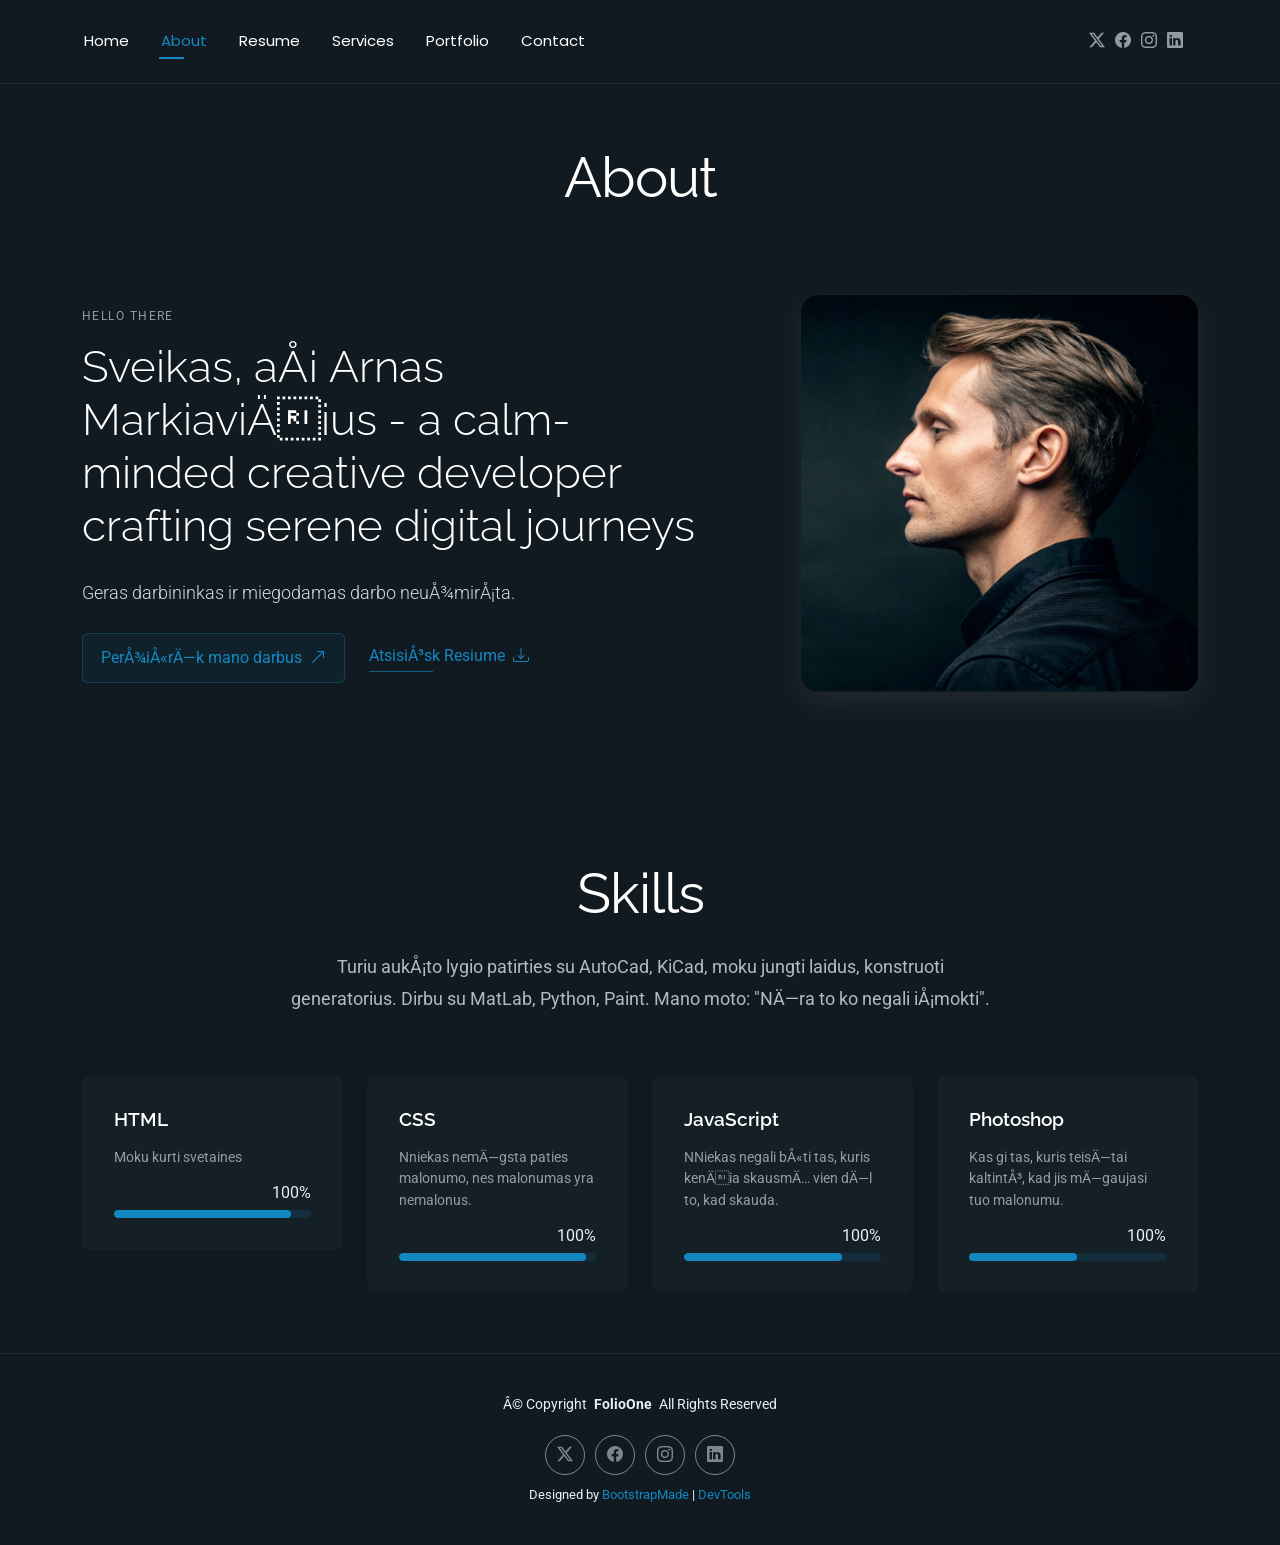
==== about.html @ cd30fd51 "Add files via upload" ====
<!DOCTYPE html>
<html lang="lt">

<head>
  <meta charset="utc+3">
  <meta content="width=device-width, initial-scale=1.0" name="viewport">
  <title>About - FolioOne Bootstrap Template</title>
  <meta name="description" content="">
  <meta name="keywords" content="">

  <!-- Favicons -->
  <link href="assets/img/favicon.png" rel="icon">
  <link href="assets/img/apple-touch-icon.png" rel="apple-touch-icon">

  <!-- Fonts -->
  <link href="https://fonts.googleapis.com" rel="preconnect">
  <link href="https://fonts.gstatic.com" rel="preconnect" crossorigin>
  <link href="https://fonts.googleapis.com/css2?family=Roboto:ital,wght@0,100;0,300;0,400;0,500;0,700;0,900;1,100;1,300;1,400;1,500;1,700;1,900&family=Poppins:ital,wght@0,100;0,200;0,300;0,400;0,500;0,600;0,700;0,800;0,900;1,100;1,200;1,300;1,400;1,500;1,600;1,700;1,800;1,900&family=Raleway:ital,wght@0,100;0,200;0,300;0,400;0,500;0,600;0,700;0,800;0,900;1,100;1,200;1,300;1,400;1,500;1,600;1,700;1,800;1,900&display=swap" rel="stylesheet">

  <!-- Vendor CSS Files -->
  <link href="assets/vendor/bootstrap/css/bootstrap.min.css" rel="stylesheet">
  <link href="assets/vendor/bootstrap-icons/bootstrap-icons.css" rel="stylesheet">
  <link href="assets/vendor/aos/aos.css" rel="stylesheet">
  <link href="assets/vendor/swiper/swiper-bundle.min.css" rel="stylesheet">
  <link href="assets/vendor/glightbox/css/glightbox.min.css" rel="stylesheet">

  <!-- Main CSS File -->
  <link href="assets/css/main.css" rel="stylesheet">

  <!-- =======================================================
  * Template Name: FolioOne
  * Template URL: https://bootstrapmade.com/folioone-bootstrap-portfolio-website-template/
  * Updated: Aug 23 2025 with Bootstrap v5.3.7
  * Author: BootstrapMade.com
  * License: https://bootstrapmade.com/license/
  ======================================================== -->
</head>

<body class="about-page">

  <header id="header" class="header d-flex align-items-center light-background sticky-top">
    <div class="container position-relative d-flex align-items-center justify-content-between">

      <!-- <a href="index.html" class="logo d-flex align-items-center me-auto me-xl-0">
      <img src="assets/img/logo.webp" alt="">
      <h1 class="sitename">FolioOne</h1> 
    </a> -->

      <nav id="navmenu" class="navmenu">
        <ul>
          <li><a href="index.html">Home</a></li>
          <li><a href="about.html" class="active">About</a></li>
          <li><a href="resume.html">Resume</a></li>
          <li><a href="services.html">Services</a></li>
          <li><a href="portfolio.html">Portfolio</a></li>
          <li><a href="contact.html">Contact</a></li>
        </ul>
        <i class="mobile-nav-toggle d-xl-none bi bi-list"></i>
      </nav>

      <div class="header-social-links">
        <a href="#" class="twitter"><i class="bi bi-twitter-x"></i></a>
        <a href="#" class="facebook"><i class="bi bi-facebook"></i></a>
        <a href="#" class="instagram"><i class="bi bi-instagram"></i></a>
        <a href="#" class="linkedin"><i class="bi bi-linkedin"></i></a>
      </div>

    </div>
  </header>

  <main class="main">

    <!-- About Section -->
    <section id="about" class="about section">

      <!-- Section Title -->
      <div class="container section-title" data-aos="fade-up">
        <h2>About</h2>
      </div><!-- End Section Title -->

      <div class="container" data-aos="fade-up" data-aos-delay="100">

        <!-- Intro + Photo -->
        <div class="row align-items-center justify-content-between gy-5 mb-5">
          <div class="col-lg-7" data-aos="fade-right" data-aos-delay="150">
            <div class="intro-content">
              <span class="eyebrow">Hello there</span>
              <h2 class="headline">Sveikas, aš Arnas Markiavičius - a calm-minded creative developer crafting serene digital journeys</h2>
              <p class="lead">
                Geras darbininkas ir miegodamas darbo neužmiršta.
              </p>
              <p>
                
              </p>

              <div class="cta-group">
                <a href="#portfolio" class="btn-ghost">
                  Peržiūrėk mano darbus <i class="bi bi-arrow-up-right"></i>
                </a>
                <a href="#" class="link-underline">
                  Atsisiųsk Resiume <i class="bi bi-download"></i>
                </a>
              </div>
            </div>
          </div>

          <div class="col-lg-5" data-aos="zoom-in" data-aos-delay="250">
            <figure class="profile-figure text-center text-lg-end">
              <img src="assets/img/profile/profile-square-11.webp" alt="Portrait of Alex" class="img-fluid profile-photo">
            </figure>
          </div>
        </div>
        <!-- End Intro + Photo -->
      </div>
    </section><!-- /About Section -->

    <!-- Skills Section -->
    <section id="skills" class="skills section">

      <!-- Section Title -->
      <div class="container section-title" data-aos="fade-up">
        <h2>Skills</h2>
        <p>Turiu aukšto lygio patirties su AutoCad, KiCad, moku jungti laidus, konstruoti generatorius. Dirbu su MatLab, Python, Paint. Mano moto: "Nėra to ko negali išmokti".</p>
      </div><!-- End Section Title -->

      <div class="container" data-aos="fade-up" data-aos-delay="100">

        <div class="row g-4 skills-animation">

          <div class="col-md-6 col-lg-3" data-aos="fade-up" data-aos-delay="100">
            <div class="skill-box">
              <h3>HTML</h3>
              <p>Moku kurti svetaines</p>
              <span class="text-end d-block">100%</span>
              <div class="progress">
                <div class="progress-bar" role="progressbar" aria-valuenow="90" aria-valuemin="0" aria-valuemax="100"></div>
              </div>
            </div>
          </div>

          <div class="col-md-6 col-lg-3" data-aos="fade-up" data-aos-delay="200">
            <div class="skill-box">
              <h3>CSS</h3>
              <p>Nniekas nemėgsta paties malonumo, nes malonumas yra nemalonus.</p>
              <span class="text-end d-block">100%</span>
              <div class="progress">
                <div class="progress-bar" role="progressbar" aria-valuenow="95" aria-valuemin="0" aria-valuemax="100"></div>
              </div>
            </div>
          </div>

          <div class="col-md-6 col-lg-3" data-aos="fade-up" data-aos-delay="300">
            <div class="skill-box">
              <h3>JavaScript</h3>
              <p>NNiekas negali būti tas, kuris kenčia skausmą vien dėl to, kad skauda.</p>
              <span class="text-end d-block">100%</span>
              <div class="progress">
                <div class="progress-bar" role="progressbar" aria-valuenow="80" aria-valuemin="0" aria-valuemax="100"></div>
              </div>
            </div>
          </div>

          <div class="col-md-6 col-lg-3" data-aos="fade-up" data-aos-delay="400">
            <div class="skill-box">
              <h3>Photoshop</h3>
              <p>Kas gi tas, kuris teisėtai kaltintų, kad jis mėgaujasi tuo malonumu.</p>
              <span class="text-end d-block">100%</span>
              <div class="progress">
                <div class="progress-bar" role="progressbar" aria-valuenow="55" aria-valuemin="0" aria-valuemax="100">
                </div>
              </div>
            </div>
          </div>

        </div>

      </div>

    </section><!-- /Skills Section -->
  </main>

  <footer id="footer" class="footer">

    <div class="container">
      <div class="copyright text-center ">
        <p>© <span>Copyright</span> <strong class="px-1 sitename">FolioOne</strong> <span>All Rights Reserved<br></span></p>
      </div>
      <div class="social-links d-flex justify-content-center">
        <a href=""><i class="bi bi-twitter-x"></i></a>
        <a href=""><i class="bi bi-facebook"></i></a>
        <a href=""><i class="bi bi-instagram"></i></a>
        <a href=""><i class="bi bi-linkedin"></i></a>
      </div>
      <div class="credits">
        <!-- All the links in the footer should remain intact. -->
        <!-- You can delete the links only if you've purchased the pro version. -->
        <!-- Licensing information: https://bootstrapmade.com/license/ -->
        <!-- Purchase the pro version with working PHP/AJAX contact form: [buy-url] -->
        Designed by <a href="https://bootstrapmade.com/">BootstrapMade</a> | <a href="https://bootstrapmade.com/tools/">DevTools</a>
      </div>
    </div>

  </footer>

  <!-- Scroll Top -->
  <a href="#" id="scroll-top" class="scroll-top d-flex align-items-center justify-content-center"><i class="bi bi-arrow-up-short"></i></a>

  <!-- Preloader -->
  <div id="preloader"></div>

  <!-- Vendor JS Files -->
  <script src="assets/vendor/bootstrap/js/bootstrap.bundle.min.js"></script>
  <script src="assets/vendor/php-email-form/validate.js"></script>
  <script src="assets/vendor/aos/aos.js"></script>
  <script src="assets/vendor/typed.js/typed.umd.js"></script>
  <script src="assets/vendor/waypoints/noframework.waypoints.js"></script>
  <script src="assets/vendor/purecounter/purecounter_vanilla.js"></script>
  <script src="assets/vendor/swiper/swiper-bundle.min.js"></script>
  <script src="assets/vendor/imagesloaded/imagesloaded.pkgd.min.js"></script>
  <script src="assets/vendor/isotope-layout/isotope.pkgd.min.js"></script>
  <script src="assets/vendor/glightbox/js/glightbox.min.js"></script>

  <!-- Main JS File -->
  <script src="assets/js/main.js"></script>

</body>

</html>
---- assets/css/main.css ----
/**
* Template Name: FolioOne
* Template URL: https://bootstrapmade.com/folioone-bootstrap-portfolio-website-template/
* Updated: Aug 23 2025 with Bootstrap v5.3.7
* Author: BootstrapMade.com
* License: https://bootstrapmade.com/license/
*/

/*--------------------------------------------------------------
# Font & Color Variables
# Help: https://bootstrapmade.com/color-system/
--------------------------------------------------------------*/
/* Fonts */
:root {
  --default-font: "Roboto",  system-ui, -apple-system, "Segoe UI", Roboto, "Helvetica Neue", Arial, "Noto Sans", "Liberation Sans", sans-serif, "Apple Color Emoji", "Segoe UI Emoji", "Segoe UI Symbol", "Noto Color Emoji";
  --heading-font: "Raleway",  sans-serif;
  --nav-font: "Poppins",  sans-serif;
}

/* Global Colors - The following color variables are used throughout the website. Updating them here will change the color scheme of the entire website */
:root { 
  --background-color: #101a20; /* Background color for the entire website, including individual sections */
  --default-color: #e7f2f7; /* Default color used for the majority of the text content across the entire website */
  --heading-color: #ffffff; /* Color for headings, subheadings and title throughout the website */
  --accent-color: #1387c1; /* Accent color that represents your brand on the website. It's used for buttons, links, and other elements that need to stand out */
  --surface-color: #141f26; /* The surface color is used as a background of boxed elements within sections, such as cards, icon boxes, or other elements that require a visual separation from the global background. */
  --contrast-color: #ffffff; /* Contrast color for text, ensuring readability against backgrounds of accent, heading, or default colors. */
}

/* Nav Menu Colors - The following color variables are used specifically for the navigation menu. They are separate from the global colors to allow for more customization options */
:root {
  --nav-color: #ffffff;  /* The default color of the main navmenu links */
  --nav-hover-color: #1387c1; /* Applied to main navmenu links when they are hovered over or active */
  --nav-mobile-background-color: #213642; /* Used as the background color for mobile navigation menu */
  --nav-dropdown-background-color: #051117; /* Used as the background color for dropdown items that appear when hovering over primary navigation items */
  --nav-dropdown-color: #e7f2f7; /* Used for navigation links of the dropdown items in the navigation menu. */
  --nav-dropdown-hover-color: #1387c1; /* Similar to --nav-hover-color, this color is applied to dropdown navigation links when they are hovered over. */
}

/* Color Presets - These classes override global colors when applied to any section or element, providing reuse of the sam color scheme. */

.light-background {
  --background-color: #142027;
  --surface-color: #325264;
}

.dark-background {
  --background-color: #0b1419;
  --default-color: #ffffff;
  --heading-color: #ffffff;
  --surface-color: #252525;
  --contrast-color: #ffffff;
}

/* Smooth scroll */
:root {
  scroll-behavior: smooth;
}

/*--------------------------------------------------------------
# General Styling & Shared Classes
--------------------------------------------------------------*/
body {
  color: var(--default-color);
  background-color: var(--background-color);
  font-family: var(--default-font);
}

a {
  color: var(--accent-color);
  text-decoration: none;
  transition: 0.3s;
}

a:hover {
  color: color-mix(in srgb, var(--accent-color), transparent 25%);
  text-decoration: none;
}

h1,
h2,
h3,
h4,
h5,
h6 {
  color: var(--heading-color);
  font-family: var(--heading-font);
}

/* PHP Email Form Messages
------------------------------*/
.php-email-form .error-message {
  display: none;
  background: #df1529;
  color: #ffffff;
  text-align: left;
  padding: 15px;
  margin-bottom: 24px;
  font-weight: 600;
}

.php-email-form .sent-message {
  display: none;
  color: #ffffff;
  background: #059652;
  text-align: center;
  padding: 15px;
  margin-bottom: 24px;
  font-weight: 600;
}

.php-email-form .loading {
  display: none;
  background: var(--surface-color);
  text-align: center;
  padding: 15px;
  margin-bottom: 24px;
}

.php-email-form .loading:before {
  content: "";
  display: inline-block;
  border-radius: 50%;
  width: 24px;
  height: 24px;
  margin: 0 10px -6px 0;
  border: 3px solid var(--accent-color);
  border-top-color: var(--surface-color);
  animation: php-email-form-loading 1s linear infinite;
}

@keyframes php-email-form-loading {
  0% {
    transform: rotate(0deg);
  }

  100% {
    transform: rotate(360deg);
  }
}

/*--------------------------------------------------------------
# Global Header
--------------------------------------------------------------*/
.header {
  --background-color: rgba(255, 255, 255, 0);
  color: var(--default-color);
  background-color: var(--background-color);
  padding: 15px 0;
  transition: all 0.5s;
  z-index: 997;
  border-bottom: 1px solid color-mix(in srgb, var(--default-color), transparent 92%);
}

.header .logo {
  line-height: 1;
}

.header .logo img {
  max-height: 36px;
  margin-right: 8px;
}

.header .logo h1 {
  font-size: 32px;
  margin: 0;
  font-weight: 400;
  color: var(--heading-color);
}

.header .header-social-links {
  padding-right: 15px;
}

.header .header-social-links a {
  color: color-mix(in srgb, var(--default-color), transparent 40%);
  padding-left: 6px;
  display: inline-block;
  transition: 0.3s;
  font-size: 16px;
}

.header .header-social-links a:hover {
  color: var(--default-color);
}

.header .header-social-links a i {
  line-height: 0px;
}

@media (max-width: 1200px) {
  .header .logo {
    order: 1;
  }

  .header .header-social-links {
    order: 2;
  }

  .header .navmenu {
    order: 3;
  }
}

/* Global Header on Scroll
------------------------------*/
.scrolled .header {
  --background-color: rgba(16, 26, 32, 0.9);
}

/*--------------------------------------------------------------
# Navigation Menu
--------------------------------------------------------------*/
/* Desktop Navigation */
@media (min-width: 1200px) {
  .navmenu {
    padding: 0;
  }

  .navmenu ul {
    margin: 0;
    padding: 0;
    display: flex;
    list-style: none;
    align-items: center;
  }

  .navmenu li {
    position: relative;
  }

  .navmenu>ul>li {
    white-space: nowrap;
    padding: 15px 28px 15px 0;
  }

  .navmenu>ul>li:last-child {
    padding-right: 0;
  }

  .navmenu a,
  .navmenu a:focus {
    color: var(--nav-color);
    font-size: 15px;
    padding: 0 2px;
    font-family: var(--nav-font);
    font-weight: 400;
    display: flex;
    align-items: center;
    justify-content: space-between;
    white-space: nowrap;
    transition: 0.3s;
    position: relative;
  }

  .navmenu a i,
  .navmenu a:focus i {
    font-size: 12px;
    line-height: 0;
    margin-left: 5px;
    transition: 0.3s;
  }

  .navmenu>ul>li>a:before {
    content: "";
    position: absolute;
    height: 2px;
    bottom: -6px;
    left: 0;
    background-color: var(--nav-hover-color);
    visibility: hidden;
    width: 0px;
    transition: all 0.3s ease-in-out 0s;
  }

  .navmenu a:hover:before,
  .navmenu li:hover>a:before,
  .navmenu .active:before {
    visibility: visible;
    width: 25px;
  }

  .navmenu li:hover>a,
  .navmenu .active,
  .navmenu .active:focus {
    color: var(--nav-hover-color);
  }

  .navmenu .dropdown ul {
    margin: 0;
    padding: 10px 0;
    background: var(--nav-dropdown-background-color);
    display: block;
    position: absolute;
    visibility: hidden;
    left: -5px;
    top: 130%;
    opacity: 0;
    transition: 0.3s;
    border-radius: 4px;
    z-index: 99;
    box-shadow: 0px 0px 30px rgba(0, 0, 0, 0.1);
  }

  .navmenu .dropdown ul li {
    min-width: 200px;
  }

  .navmenu .dropdown ul a {
    padding: 10px 20px;
    font-size: 15px;
    text-transform: none;
    color: var(--nav-dropdown-color);
  }

  .navmenu .dropdown ul a i {
    font-size: 12px;
  }

  .navmenu .dropdown ul a:hover,
  .navmenu .dropdown ul .active:hover,
  .navmenu .dropdown ul li:hover>a {
    color: var(--nav-dropdown-hover-color);
  }

  .navmenu .dropdown:hover>ul {
    opacity: 1;
    top: 100%;
    visibility: visible;
  }

  .navmenu .dropdown .dropdown ul {
    top: 0;
    left: -90%;
    visibility: hidden;
  }

  .navmenu .dropdown .dropdown:hover>ul {
    opacity: 1;
    top: 0;
    left: -100%;
    visibility: visible;
  }
}

/* Mobile Navigation */
@media (max-width: 1199px) {
  .mobile-nav-toggle {
    color: var(--nav-color);
    font-size: 28px;
    line-height: 0;
    margin-right: 10px;
    cursor: pointer;
    transition: color 0.3s;
  }

  .navmenu {
    padding: 0;
    z-index: 9997;
  }

  .navmenu ul {
    display: none;
    list-style: none;
    position: absolute;
    inset: 60px 20px 20px 20px;
    padding: 10px 0;
    margin: 0;
    border-radius: 6px;
    background-color: var(--nav-mobile-background-color);
    border: 1px solid color-mix(in srgb, var(--default-color), transparent 90%);
    box-shadow: none;
    overflow-y: auto;
    transition: 0.3s;
    z-index: 9998;
  }

  .navmenu a,
  .navmenu a:focus {
    color: var(--nav-dropdown-color);
    padding: 10px 20px;
    font-family: var(--nav-font);
    font-size: 17px;
    font-weight: 500;
    display: flex;
    align-items: center;
    justify-content: space-between;
    white-space: nowrap;
    transition: 0.3s;
  }

  .navmenu a i,
  .navmenu a:focus i {
    font-size: 12px;
    line-height: 0;
    margin-left: 5px;
    width: 30px;
    height: 30px;
    display: flex;
    align-items: center;
    justify-content: center;
    border-radius: 50%;
    transition: 0.3s;
    background-color: color-mix(in srgb, var(--accent-color), transparent 90%);
  }

  .navmenu a i:hover,
  .navmenu a:focus i:hover {
    background-color: var(--accent-color);
    color: var(--contrast-color);
  }

  .navmenu a:hover,
  .navmenu .active,
  .navmenu .active:focus {
    color: var(--nav-dropdown-hover-color);
  }

  .navmenu .active i,
  .navmenu .active:focus i {
    background-color: var(--accent-color);
    color: var(--contrast-color);
    transform: rotate(180deg);
  }

  .navmenu .dropdown ul {
    position: static;
    display: none;
    z-index: 99;
    padding: 10px 0;
    margin: 10px 20px;
    background-color: var(--nav-dropdown-background-color);
    transition: all 0.5s ease-in-out;
  }

  .navmenu .dropdown ul ul {
    background-color: rgba(33, 37, 41, 0.1);
  }

  .navmenu .dropdown>.dropdown-active {
    display: block;
    background-color: rgba(33, 37, 41, 0.03);
  }

  .mobile-nav-active {
    overflow: hidden;
  }

  .mobile-nav-active .mobile-nav-toggle {
    color: #fff;
    position: absolute;
    font-size: 32px;
    top: 15px;
    right: 15px;
    margin-right: 0;
    z-index: 9999;
  }

  .mobile-nav-active .navmenu {
    position: fixed;
    overflow: hidden;
    inset: 0;
    background: rgba(33, 37, 41, 0.8);
    transition: 0.3s;
  }

  .mobile-nav-active .navmenu>ul {
    display: block;
  }
}

/*--------------------------------------------------------------
# Global Footer
--------------------------------------------------------------*/
.footer {
  color: var(--default-color);
  background-color: var(--background-color);
  font-size: 14px;
  padding: 40px 0;
  position: relative;
  border-top: 1px solid color-mix(in srgb, var(--default-color), transparent 92%);
}

.footer .copyright p {
  margin-bottom: 0;
}

.footer .social-links {
  margin-top: 20px;
}

.footer .social-links a {
  display: flex;
  align-items: center;
  justify-content: center;
  width: 40px;
  height: 40px;
  border-radius: 50%;
  border: 1px solid color-mix(in srgb, var(--default-color), transparent 50%);
  font-size: 16px;
  color: color-mix(in srgb, var(--default-color), transparent 50%);
  margin: 0 5px;
  transition: 0.3s;
}

.footer .social-links a:hover {
  color: var(--accent-color);
  border-color: var(--accent-color);
}

.footer .credits {
  margin-top: 10px;
  font-size: 13px;
  text-align: center;
}

/*--------------------------------------------------------------
# Preloader
--------------------------------------------------------------*/
#preloader {
  position: fixed;
  inset: 0;
  z-index: 9999;
  overflow: hidden;
  background-color: var(--background-color);
  transition: all 0.6s ease-out;
  width: 100%;
  height: 100vh;
}

#preloader:before,
#preloader:after {
  content: "";
  position: absolute;
  border: 4px solid var(--accent-color);
  border-radius: 50%;
  animation: animate-preloader 2s cubic-bezier(0, 0.2, 0.8, 1) infinite;
}

#preloader:after {
  animation-delay: -0.5s;
}

@keyframes animate-preloader {
  0% {
    width: 10px;
    height: 10px;
    top: calc(50% - 5px);
    left: calc(50% - 5px);
    opacity: 1;
  }

  100% {
    width: 72px;
    height: 72px;
    top: calc(50% - 36px);
    left: calc(50% - 36px);
    opacity: 0;
  }
}

/*--------------------------------------------------------------
# Scroll Top Button
--------------------------------------------------------------*/
.scroll-top {
  position: fixed;
  visibility: hidden;
  opacity: 0;
  right: 15px;
  bottom: -15px;
  z-index: 99999;
  background-color: var(--accent-color);
  width: 44px;
  height: 44px;
  border-radius: 50px;
  transition: all 0.4s;
}

.scroll-top i {
  font-size: 24px;
  color: var(--contrast-color);
  line-height: 0;
}

.scroll-top:hover {
  background-color: color-mix(in srgb, var(--accent-color), transparent 20%);
  color: var(--contrast-color);
}

.scroll-top.active {
  visibility: visible;
  opacity: 1;
  bottom: 15px;
}

/*--------------------------------------------------------------
# Disable aos animation delay on mobile devices
--------------------------------------------------------------*/
@media screen and (max-width: 768px) {
  [data-aos-delay] {
    transition-delay: 0 !important;
  }
}

/*--------------------------------------------------------------
# Global Page Titles & Breadcrumbs
--------------------------------------------------------------*/
.page-title {
  color: var(--default-color);
  background-color: var(--background-color);
  position: relative;
}

.page-title .heading {
  padding: 80px 0;
  border-top: 1px solid color-mix(in srgb, var(--default-color), transparent 90%);
}

.page-title .heading h1 {
  font-size: 38px;
  font-weight: 700;
}

.page-title nav {
  background-color: color-mix(in srgb, var(--default-color), transparent 96%);
  padding: 20px 0;
}

.page-title nav ol {
  display: flex;
  flex-wrap: wrap;
  list-style: none;
  padding: 0;
  margin: 0;
  font-size: 16px;
  font-weight: 400;
}

.page-title nav ol li+li {
  padding-left: 10px;
}

.page-title nav ol li+li::before {
  content: "/";
  display: inline-block;
  padding-right: 10px;
  color: color-mix(in srgb, var(--default-color), transparent 70%);
}

/*--------------------------------------------------------------
# Global Sections
--------------------------------------------------------------*/
section,
.section {
  color: var(--default-color);
  background-color: var(--background-color);
  padding: 60px 0;
  scroll-margin-top: 100px;
  overflow: clip;
}

@media (max-width: 1199px) {

  section,
  .section {
    scroll-margin-top: 66px;
  }
}

/*--------------------------------------------------------------
# Global Section Titles
--------------------------------------------------------------*/
.section-title {
  text-align: center;
  padding-bottom: 60px;
  position: relative;
}

.section-title h2 {
  font-size: 3.5rem;
  font-weight: 400;
  line-height: 1.2;
  color: var(--heading-color);
  margin-bottom: 1.5rem;
  letter-spacing: -1px;
}

@media (max-width: 768px) {
  .section-title h2 {
    font-size: 2.5rem;
  }
}

.section-title p {
  font-size: 1.125rem;
  line-height: 1.8;
  color: color-mix(in srgb, var(--default-color), transparent 25%);
  max-width: 900px;
  margin: 0 auto;
  text-wrap: balance;
}

/*--------------------------------------------------------------
# Hero Section
--------------------------------------------------------------*/
.hero {
  padding: 80px 0;
  min-height: 100vh;
  display: flex;
  align-items: center;
}

.hero .hero-content h1 {
  font-size: 3.5rem;
  font-weight: 700;
  margin-bottom: 1rem;
  line-height: 1.2;
}

.hero .hero-content h1 .highlight {
  color: var(--accent-color);
  position: relative;
}

.hero .hero-content h1 .highlight::after {
  content: "";
  position: absolute;
  bottom: 0;
  left: 0;
  width: 100%;
  height: 3px;
  background: linear-gradient(90deg, var(--accent-color), color-mix(in srgb, var(--accent-color), transparent 50%));
  border-radius: 2px;
}

@media (max-width: 768px) {
  .hero .hero-content h1 {
    font-size: 2.5rem;
  }
}

.hero .hero-content h2 {
  font-size: 1.5rem;
  font-weight: 400;
  margin-bottom: 2rem;
  color: color-mix(in srgb, var(--default-color), transparent 20%);
}

.hero .hero-content h2 .typed {
  color: var(--accent-color);
  font-weight: 600;
}

@media (max-width: 768px) {
  .hero .hero-content h2 {
    font-size: 1.25rem;
  }
}

.hero .hero-content p {
  font-size: 1.1rem;
  line-height: 1.6;
  margin-bottom: 2.5rem;
  color: color-mix(in srgb, var(--default-color), transparent 30%);
}

.hero .hero-actions {
  display: flex;
  gap: 1rem;
  margin-bottom: 3rem;
}

.hero .hero-actions .btn {
  padding: 12px 30px;
  border-radius: 50px;
  font-weight: 600;
  text-decoration: none;
  transition: all 0.3s ease;
  border: 2px solid;
}

.hero .hero-actions .btn.btn-primary {
  background: var(--accent-color);
  color: var(--contrast-color);
  border-color: var(--accent-color);
}

.hero .hero-actions .btn.btn-primary:hover {
  background: color-mix(in srgb, var(--accent-color), black 15%);
  border-color: color-mix(in srgb, var(--accent-color), black 15%);
  transform: translateY(-2px);
}

.hero .hero-actions .btn.btn-outline {
  background: transparent;
  color: var(--accent-color);
  border-color: var(--accent-color);
}

.hero .hero-actions .btn.btn-outline:hover {
  transform: translateY(-2px);
}

@media (max-width: 576px) {
  .hero .hero-actions {
    flex-direction: column;
  }

  .hero .hero-actions .btn {
    text-align: center;
  }
}

.hero .social-links {
  display: flex;
  gap: 1rem;
}

.hero .social-links a {
  width: 45px;
  height: 45px;
  background: var(--surface-color);
  border-radius: 50%;
  display: flex;
  align-items: center;
  justify-content: center;
  color: var(--default-color);
  font-size: 1.2rem;
  transition: all 0.3s ease;
}

.hero .social-links a:hover {
  background: var(--accent-color);
  color: var(--contrast-color);
  transform: translateY(-3px);
  box-shadow: 0 8px 25px color-mix(in srgb, var(--accent-color), transparent 70%);
}

.hero .hero-image {
  position: relative;
}

.hero .hero-image .image-wrapper {
  position: relative;
  max-width: 450px;
  margin: 0 auto;
}

.hero .hero-image .image-wrapper img {
  border-radius: 20px;
  box-shadow: 0 5px 15px color-mix(in srgb, var(--default-color), transparent 95%);
  transition: transform 0.3s ease;
}

.hero .hero-image .image-wrapper img:hover {
  transform: scale(1.02);
}

.hero .hero-image .floating-elements {
  position: absolute;
  top: 0;
  left: 0;
  right: 0;
  bottom: 0;
  pointer-events: none;
}

.hero .hero-image .floating-elements .floating-card {
  position: absolute;
  background: var(--surface-color);
  padding: 15px 20px;
  border-radius: 15px;
  box-shadow: 0 10px 30px color-mix(in srgb, var(--default-color), transparent 90%);
  display: flex;
  align-items: center;
  gap: 10px;
  font-weight: 600;
  animation: float 3s ease-in-out infinite;
}

.hero .hero-image .floating-elements .floating-card i {
  font-size: 1.5rem;
  color: var(--accent-color);
}

.hero .hero-image .floating-elements .floating-card.design {
  top: 10%;
  right: -10%;
  animation-delay: 0s;
}

.hero .hero-image .floating-elements .floating-card.code {
  bottom: 30%;
  left: -15%;
  animation-delay: 1s;
}

.hero .hero-image .floating-elements .floating-card.creativity {
  top: 60%;
  right: -5%;
  animation-delay: 2s;
}

@media (max-width: 992px) {
  .hero .hero-image .floating-elements .floating-card {
    display: none;
  }
}

@keyframes float {

  0%,
  100% {
    transform: translateY(0px);
  }

  50% {
    transform: translateY(-10px);
  }
}

@media (max-width: 992px) {
  .hero .hero-content {
    text-align: center;
    margin-bottom: 3rem;
  }
}

/*--------------------------------------------------------------
# About Section
--------------------------------------------------------------*/
.about .intro-content .eyebrow {
  display: inline-block;
  letter-spacing: 0.12em;
  text-transform: uppercase;
  font-size: 12px;
  color: color-mix(in srgb, var(--default-color), transparent 40%);
  margin-bottom: 16px;
}

.about .intro-content .headline {
  font-family: var(--heading-font);
  font-weight: 300;
  line-height: 1.2;
  font-size: clamp(28px, 4vw, 44px);
  margin: 0 0 24px 0;
}

.about .intro-content .lead {
  font-size: 18px;
  line-height: 1.8;
  color: color-mix(in srgb, var(--default-color), transparent 10%);
  margin-bottom: 24px;
}

.about .intro-content p {
  line-height: 1.8;
  margin-bottom: 24px;
  color: color-mix(in srgb, var(--default-color), transparent 5%);
}

.about .intro-content .cta-group {
  display: flex;
  gap: 24px;
  align-items: center;
  margin-top: 24px;
}

.about .intro-content .cta-group .btn-ghost {
  display: inline-flex;
  align-items: center;
  gap: 8px;
  padding: 12px 18px;
  border-radius: 6px;
  color: var(--accent-color);
  background: color-mix(in srgb, var(--accent-color), transparent 92%);
  border: 1px solid color-mix(in srgb, var(--accent-color), transparent 70%);
  transition: 0.3s ease-in-out;
}

.about .intro-content .cta-group .btn-ghost:hover,
.about .intro-content .cta-group .btn-ghost:focus {
  color: var(--contrast-color);
  background: var(--accent-color);
  border-color: var(--accent-color);
  outline: none;
  box-shadow: 0 0 0 3px color-mix(in srgb, var(--accent-color), transparent 70%);
}

.about .intro-content .cta-group .link-underline {
  display: inline-flex;
  align-items: center;
  gap: 8px;
  position: relative;
  color: var(--accent-color);
  padding-bottom: 4px;
  transition: 0.3s ease-in-out;
}

.about .intro-content .cta-group .link-underline::after {
  content: "";
  position: absolute;
  left: 0;
  right: 0;
  bottom: 0;
  height: 1px;
  background: color-mix(in srgb, var(--accent-color), transparent 40%);
  transform: scaleX(0.4);
  transform-origin: left;
  transition: 0.3s ease-in-out;
}

.about .intro-content .cta-group .link-underline:hover,
.about .intro-content .cta-group .link-underline:focus {
  color: color-mix(in srgb, var(--accent-color), transparent 10%);
  outline: none;
}

.about .intro-content .cta-group .link-underline:hover::after,
.about .intro-content .cta-group .link-underline:focus::after {
  transform: scaleX(1);
}

.about .profile-figure {
  margin: 0;
}

.about .profile-figure .profile-photo {
  width: 88%;
  max-width: 440px;
  border-radius: 18px;
  box-shadow: 0 10px 30px color-mix(in srgb, var(--default-color), transparent 92%);
  transform: translateY(0);
  transition: transform 0.3s ease-in-out;
}

.about .profile-figure .profile-caption {
  margin-top: 24px;
  display: flex;
  align-items: center;
  justify-content: center;
}

.about .profile-figure .profile-caption .meta {
  font-size: 14px;
  color: color-mix(in srgb, var(--default-color), transparent 20%);
}

.about .profile-figure .profile-caption .meta .funfact {
  font-size: 13px;
  margin-top: 4px;
  color: color-mix(in srgb, var(--default-color), transparent 35%);
}

.about .profile-figure:hover .profile-photo {
  transform: translateY(-4px);
}

.about .skill-item {
  padding: 24px;
  border-radius: 6px;
  transition: 0.3s ease-in-out;
  background: color-mix(in srgb, var(--surface-color), var(--accent-color) 2%);
  border: 1px solid color-mix(in srgb, var(--default-color), transparent 88%);
  height: 100%;
}

.about .skill-item i {
  font-size: 24px;
  color: var(--accent-color);
  margin-bottom: 16px;
  display: inline-block;
}

.about .skill-item h3 {
  font-size: 16px;
  margin-bottom: 6px;
  font-weight: 500;
}

.about .skill-item p {
  margin: 0;
  font-size: 14px;
  color: color-mix(in srgb, var(--default-color), transparent 25%);
}

.about .skill-item:hover {
  transform: translateY(-3px);
  border-color: color-mix(in srgb, var(--accent-color), transparent 60%);
  box-shadow: 0 10px 30px color-mix(in srgb, var(--default-color), transparent 92%);
}

.about .timeline-item {
  position: relative;
  padding-left: 26px;
}

.about .timeline-item time {
  display: inline-block;
  font-size: 12px;
  letter-spacing: 0.08em;
  text-transform: uppercase;
  color: color-mix(in srgb, var(--default-color), transparent 45%);
  margin-bottom: 6px;
}

.about .timeline-item h4 {
  font-size: 18px;
  font-weight: 400;
  margin: 0 0 6px;
}

.about .timeline-item p {
  font-size: 14px;
  color: color-mix(in srgb, var(--default-color), transparent 25%);
  margin: 0;
}

.about .timeline-item .dot {
  position: absolute;
  left: 0;
  top: 4px;
  width: 10px;
  height: 10px;
  border-radius: 50%;
  background: var(--accent-color);
  box-shadow: 0 0 0 6px color-mix(in srgb, var(--accent-color), transparent 80%);
}

.about .personal-quote {
  padding: 24px 0;
}

.about .personal-quote p {
  font-family: var(--heading-font);
  font-weight: 300;
  font-size: clamp(20px, 3vw, 28px);
  line-height: 1.5;
  color: color-mix(in srgb, var(--default-color), transparent 5%);
  margin: 0 auto;
  max-width: 800px;
}

.about .fact-pill {
  display: flex;
  align-items: center;
  justify-content: center;
  gap: 10px;
  padding: 10px 14px;
  border-radius: 999px;
  border: 1px solid color-mix(in srgb, var(--default-color), transparent 85%);
  background: var(--surface-color);
  color: color-mix(in srgb, var(--default-color), transparent 10%);
  transition: 0.3s ease-in-out;
}

.about .fact-pill i {
  color: var(--accent-color);
}

.about .fact-pill span {
  font-size: 14px;
}

.about .fact-pill:hover {
  transform: translateY(-2px);
  border-color: color-mix(in srgb, var(--accent-color), transparent 60%);
  box-shadow: 0 10px 30px color-mix(in srgb, var(--default-color), transparent 92%);
}

.about .fact-pill:focus-within {
  box-shadow: 0 0 0 3px color-mix(in srgb, var(--accent-color), transparent 70%);
}

@media (max-width: 992px) {
  .about .profile-figure {
    text-align: center !important;
  }

  .about .profile-figure .profile-photo {
    width: 72%;
  }

  .about .intro-content .cta-group {
    flex-wrap: wrap;
  }
}

@media (max-width: 576px) {
  .about .profile-figure .profile-photo {
    width: 100%;
  }
}

/*--------------------------------------------------------------
# Skills Section
--------------------------------------------------------------*/
.skills .skill-box {
  background-color: var(--surface-color);
  padding: 2rem;
  border-radius: 8px;
  box-shadow: 0 0 20px rgba(0, 0, 0, 0.05);
}

.skills .skill-box h3 {
  font-size: 1.2rem;
  margin-bottom: 1rem;
  font-weight: 600;
}

.skills .skill-box p {
  font-size: 0.9rem;
  margin-bottom: 0.8rem;
  opacity: 0.6;
}

.skills .skill-box .progress {
  background-color: color-mix(in srgb, var(--accent-color), transparent 85%);
  border-radius: 50px;
  height: 8px;
  margin-top: 5px;
  overflow: hidden;
}

.skills .skill-box .progress .progress-bar {
  background-color: var(--accent-color);
  height: 100%;
  position: relative;
  border-radius: 50px;
  transition: 0.9s;
  width: 1px;
}

/*--------------------------------------------------------------
# Stats Section
--------------------------------------------------------------*/
.stats .avatars {
  position: relative;
}

.stats .avatars img {
  width: 60px;
  height: 60px;
  border: 3px solid var(--accent-color);
  margin-right: -15px;
  transition: transform 0.3s ease;
}

.stats .avatars img:hover {
  transform: translateY(-5px);
  z-index: 2;
}

.stats .counters h2 {
  color: var(--heading-color);
  font-size: 48px;
  font-weight: 700;
  margin-bottom: 10px;
}

.stats .counters h2 span {
  display: inline-block;
}

.stats .counters p {
  color: var(--default-color);
  font-size: 18px;
  margin: 0;
  opacity: 0.9;
}

@media (max-width: 991px) {
  .stats .row {
    text-align: center;
  }

  .stats .avatars {
    justify-content: center;
    margin-bottom: 40px;
  }

  .stats .counters h2 {
    font-size: 36px;
  }

  .stats .counters p {
    font-size: 16px;
  }

  .stats .counters .col-md-4 {
    margin-bottom: 30px;
  }

  .stats .counters .col-md-4:last-child {
    margin-bottom: 0;
  }
}

@media (max-width: 576px) {
  .stats {
    padding: 60px 0;
  }

  .stats .avatars {
    flex-wrap: wrap;
    justify-content: center;
  }

  .stats .avatars img {
    margin: 0 -8px;
  }
}

/*--------------------------------------------------------------
# Testimonials Section
--------------------------------------------------------------*/
.testimonials .testimonials-carousel,
.testimonials .testimonials-slider {
  overflow: hidden;
}

.testimonials .testimonial-item .testimonial-content {
  border-left: 3px solid var(--accent-color);
  padding-left: 30px;
}

.testimonials .testimonial-item .testimonial-img {
  border-radius: 50%;
  border: 4px solid var(--background-color);
  margin: 0 auto;
}

.testimonials .testimonial-item h3 {
  font-size: 20px;
  font-weight: bold;
  margin: 10px 0 5px 0;
}

.testimonials .testimonial-item h4 {
  font-size: 14px;
  color: color-mix(in srgb, var(--default-color), transparent 40%);
  margin: 0 0 10px 0;
}

.testimonials .testimonial-item .stars i {
  color: #ffc107;
  margin: 0 1px;
}

.testimonials .testimonial-item .quote-icon-left,
.testimonials .testimonial-item .quote-icon-right {
  color: color-mix(in srgb, var(--accent-color), transparent 50%);
  font-size: 26px;
  line-height: 0;
}

.testimonials .testimonial-item .quote-icon-left {
  display: inline-block;
  left: -5px;
  position: relative;
}

.testimonials .testimonial-item .quote-icon-right {
  display: inline-block;
  right: -5px;
  position: relative;
  top: 10px;
  transform: scale(-1, -1);
}

.testimonials .testimonial-item p {
  font-style: italic;
}

.testimonials .swiper-wrapper {
  height: auto;
}

.testimonials .swiper-pagination {
  margin-top: 30px;
  position: relative;
}

.testimonials .swiper-pagination .swiper-pagination-bullet {
  width: 12px;
  height: 12px;
  background-color: color-mix(in srgb, var(--default-color), transparent 85%);
  opacity: 1;
}

.testimonials .swiper-pagination .swiper-pagination-bullet-active {
  background-color: var(--accent-color);
}

/*--------------------------------------------------------------
# Resume Section
--------------------------------------------------------------*/
.resume .resume-item {
  margin-bottom: 3rem;
}

.resume .resume-item .resume-title {
  font-size: 1.75rem;
  font-weight: 700;
  margin-bottom: 1.5rem;
  padding-bottom: 1.5rem;
  position: relative;
  color: var(--heading-color);
}

.resume .resume-item .resume-title::after {
  content: "";
  position: absolute;
  display: block;
  width: 50px;
  height: 3px;
  background: var(--accent-color);
  bottom: 0;
  left: 0;
}

.resume .resume-item .resume-content {
  padding-left: 1.25rem;
  border-left: 2px solid color-mix(in srgb, var(--accent-color), transparent 85%);
}

.resume .resume-item article {
  position: relative;
  margin-bottom: 2.5rem;
}

.resume .resume-item article::before {
  content: "";
  position: absolute;
  width: 16px;
  height: 16px;
  border-radius: 50%;
  left: -1.8rem;
  top: 0.25rem;
  background: var(--background-color);
  border: 2px solid var(--accent-color);
}

.resume .resume-item article h4 {
  font-size: 1.25rem;
  font-weight: 600;
  margin-bottom: 0.5rem;
  color: var(--heading-color);
}

.resume .resume-item article h5 {
  font-size: 1rem;
  background: color-mix(in srgb, var(--accent-color), transparent 92%);
  padding: 0.375rem 0.75rem;
  display: inline-block;
  font-weight: 600;
  margin: 0.5rem 0;
  color: var(--accent-color);
  border-radius: 4px;
}

.resume .resume-item article .institution,
.resume .resume-item article .company {
  font-size: 1rem;
  margin-bottom: 1rem;
  color: color-mix(in srgb, var(--default-color), transparent 25%);
}

.resume .resume-item article p {
  margin-bottom: 1rem;
}

.resume .resume-item article ul {
  padding-left: 1.25rem;
  margin-bottom: 0;
}

.resume .resume-item article ul li {
  padding-bottom: 0.75rem;
  position: relative;
}

.resume .resume-item article ul li:last-child {
  padding-bottom: 0;
}

.resume .skill-item {
  margin-bottom: 2rem;
}

.resume .skill-item h4 {
  font-size: 1rem;
  font-weight: 600;
  margin-bottom: 0.75rem;
  color: var(--heading-color);
}

.resume .skill-item .progress {
  height: 0.75rem;
  background-color: color-mix(in srgb, var(--accent-color), transparent 92%);
  border-radius: 1rem;
  overflow: visible;
}

.resume .skill-item .progress .progress-bar {
  background-color: var(--accent-color);
  position: relative;
  border-radius: 1rem;
  width: 0;
  transition: width 1s ease;
}

.resume .skill-item .progress .progress-bar::after {
  content: attr(aria-valuenow) "%";
  position: absolute;
  right: 0;
  top: -1.75rem;
  font-size: 0.875rem;
  font-weight: 600;
  color: var(--accent-color);
}

@media (max-width: 991.98px) {
  .resume .resume-item {
    margin-bottom: 2rem;
  }
}

@media (max-width: 767.98px) {
  .resume .resume-content {
    padding-left: 1rem !important;
  }

  .resume article::before {
    left: -2rem !important;
  }
}

/*--------------------------------------------------------------
# Services Section
--------------------------------------------------------------*/
.services .service-item {
  display: flex;
  background-color: var(--surface-color);
  border-radius: 12px;
  padding: 2rem;
  height: 100%;
  position: relative;
  overflow: hidden;
  box-shadow: 0 5px 20px rgba(0, 0, 0, 0.03);
  transition: all 0.4s ease;
}

.services .service-item::before {
  content: "";
  position: absolute;
  left: 0;
  top: 0;
  height: 100%;
  width: 4px;
  background-color: var(--accent-color);
  transform: scaleY(0);
  transform-origin: bottom;
  transition: transform 0.4s cubic-bezier(0.65, 0, 0.35, 1);
}

.services .service-item:hover {
  box-shadow: 0 10px 30px rgba(0, 0, 0, 0.08);
  transform: translateY(-5px);
}

.services .service-item:hover::before {
  transform: scaleY(1);
}

.services .service-item:hover .service-icon {
  background-color: var(--accent-color);
  color: var(--contrast-color);
  transform: rotateY(180deg);
}

.services .service-item:hover .service-icon i {
  transform: rotateY(180deg);
}

.services .service-item:hover .service-link i {
  transform: translateX(5px);
}

.services .service-icon {
  flex-shrink: 0;
  width: 70px;
  height: 70px;
  border-radius: 12px;
  background-color: color-mix(in srgb, var(--accent-color), transparent 90%);
  color: var(--accent-color);
  display: flex;
  align-items: center;
  justify-content: center;
  margin-right: 1.5rem;
  transition: all 0.5s ease;
}

.services .service-icon i {
  font-size: 2rem;
  transition: transform 0.5s ease;
}

.services .service-content {
  flex-grow: 1;
}

.services .service-content h3 {
  font-size: 1.4rem;
  margin-bottom: 1rem;
  font-weight: 700;
  color: var(--heading-color);
}

.services .service-content p {
  margin-bottom: 1.25rem;
  color: color-mix(in srgb, var(--default-color), transparent 20%);
}

.services .service-link {
  display: inline-flex;
  align-items: center;
  color: var(--accent-color);
  font-weight: 600;
  text-decoration: none;
  transition: color 0.3s ease;
}

.services .service-link span {
  margin-right: 0.5rem;
}

.services .service-link i {
  transition: transform 0.3s ease;
}

.services .service-link:hover {
  color: color-mix(in srgb, var(--accent-color), transparent 25%);
}

@media (max-width: 767.98px) {
  .services .service-item {
    padding: 1.5rem;
    margin-bottom: 1rem;
  }

  .services .service-icon {
    width: 60px;
    height: 60px;
    margin-right: 1rem;
  }

  .services .service-icon i {
    font-size: 1.5rem;
  }

  .services .service-content h3 {
    font-size: 1.2rem;
    margin-bottom: 0.75rem;
  }

  .services .service-content p {
    margin-bottom: 1rem;
    font-size: 0.95rem;
  }
}

@media (max-width: 575.98px) {
  .services .service-item {
    flex-direction: column;
    text-align: center;
  }

  .services .service-item::before {
    width: 100%;
    height: 4px;
    transform: scaleX(0);
    transform-origin: left;
  }

  .services .service-item:hover::before {
    transform: scaleX(1);
  }

  .services .service-icon {
    margin-right: 0;
    margin-bottom: 1.25rem;
  }

  .services .service-link {
    justify-content: center;
  }
}

/*--------------------------------------------------------------
# Service Details Section
--------------------------------------------------------------*/
.service-details .service-hero {
  margin-bottom: 4rem;
}

.service-details .service-hero .service-meta {
  display: flex;
  align-items: center;
  gap: 1rem;
  margin-bottom: 1.5rem;
}

.service-details .service-hero .service-meta .service-category {
  background: color-mix(in srgb, var(--accent-color), transparent 85%);
  color: var(--accent-color);
  padding: 0.5rem 1rem;
  border-radius: 20px;
  font-size: 0.85rem;
  font-weight: 500;
  letter-spacing: 0.5px;
}

.service-details .service-hero .service-meta .reading-time {
  color: color-mix(in srgb, var(--default-color), transparent 50%);
  font-size: 0.9rem;
  font-weight: 300;
}

.service-details .service-hero h1 {
  font-size: 3.5rem;
  font-weight: 300;
  line-height: 1.2;
  margin-bottom: 1.5rem;
  color: var(--heading-color);
  letter-spacing: -0.02em;
}

.service-details .service-hero .service-description {
  font-size: 1.25rem;
  line-height: 1.7;
  color: color-mix(in srgb, var(--default-color), transparent 25%);
  font-weight: 300;
  margin: 0;
}

.service-details .service-visual {
  margin-bottom: 4rem;
  overflow: hidden;
  border-radius: 4px;
}

.service-details .service-visual img {
  width: 100%;
  height: 400px;
  object-fit: cover;
  transition: transform 0.5s ease;
}

.service-details .service-visual img:hover {
  transform: scale(1.02);
}

.service-details .service-narrative {
  margin-bottom: 5rem;
}

.service-details .service-narrative h3 {
  font-size: 2rem;
  font-weight: 300;
  margin-bottom: 2rem;
  color: var(--heading-color);
  letter-spacing: -0.01em;
}

.service-details .service-narrative p {
  font-size: 1.1rem;
  line-height: 1.8;
  margin-bottom: 2rem;
  color: var(--default-color);
  font-weight: 300;
}

.service-details .benefits-grid {
  display: grid;
  grid-template-columns: repeat(auto-fit, minmax(280px, 1fr));
  gap: 2.5rem;
  margin-top: 3rem;
}

.service-details .benefits-grid .benefit-card {
  text-align: center;
  padding: 0;
}

.service-details .benefits-grid .benefit-card .benefit-icon {
  width: 60px;
  height: 60px;
  background: color-mix(in srgb, var(--accent-color), transparent 90%);
  border-radius: 50%;
  display: flex;
  align-items: center;
  justify-content: center;
  margin: 0 auto 1.5rem;
  transition: all 0.3s ease;
}

.service-details .benefits-grid .benefit-card .benefit-icon i {
  font-size: 1.5rem;
  color: var(--accent-color);
}

.service-details .benefits-grid .benefit-card:hover .benefit-icon {
  background: var(--accent-color);
  transform: translateY(-2px);
}

.service-details .benefits-grid .benefit-card:hover .benefit-icon i {
  color: var(--contrast-color);
}

.service-details .benefits-grid .benefit-card h4 {
  font-size: 1.2rem;
  font-weight: 400;
  margin-bottom: 1rem;
  color: var(--heading-color);
}

.service-details .benefits-grid .benefit-card p {
  font-size: 1rem;
  line-height: 1.6;
  color: color-mix(in srgb, var(--default-color), transparent 30%);
  margin: 0;
}

.service-details .timeline-section {
  margin-bottom: 4rem;
}

.service-details .timeline-section h3 {
  font-size: 2rem;
  font-weight: 300;
  margin-bottom: 3rem;
  color: var(--heading-color);
  letter-spacing: -0.01em;
}

.service-details .timeline-section .timeline {
  position: relative;
}

.service-details .timeline-section .timeline::before {
  content: "";
  position: absolute;
  left: 30px;
  top: 0;
  bottom: 0;
  width: 1px;
  background: color-mix(in srgb, var(--default-color), transparent 85%);
}

.service-details .timeline-section .timeline .timeline-item {
  position: relative;
  padding-left: 80px;
  margin-bottom: 3rem;
}

.service-details .timeline-section .timeline .timeline-item:last-child {
  margin-bottom: 0;
}

.service-details .timeline-section .timeline .timeline-item .timeline-marker {
  position: absolute;
  left: 0;
  top: 0;
  width: 60px;
  height: 60px;
  background: var(--surface-color);
  border: 2px solid color-mix(in srgb, var(--accent-color), transparent 70%);
  border-radius: 50%;
  display: flex;
  align-items: center;
  justify-content: center;
  z-index: 1;
}

.service-details .timeline-section .timeline .timeline-item .timeline-marker span {
  font-size: 1.2rem;
  font-weight: 500;
  color: var(--accent-color);
}

.service-details .timeline-section .timeline .timeline-item .timeline-content h4 {
  font-size: 1.3rem;
  font-weight: 400;
  margin-bottom: 0.75rem;
  color: var(--heading-color);
}

.service-details .timeline-section .timeline .timeline-item .timeline-content p {
  font-size: 1rem;
  line-height: 1.6;
  margin-bottom: 0.5rem;
  color: var(--default-color);
}

.service-details .timeline-section .timeline .timeline-item .timeline-content small {
  color: color-mix(in srgb, var(--default-color), transparent 40%);
  font-size: 0.9rem;
  font-weight: 500;
}

.service-details .service-sidebar {
  padding-left: 2rem;
}

@media (max-width: 992px) {
  .service-details .service-sidebar {
    padding-left: 0;
    margin-top: 4rem;
  }
}

.service-details .overview-card,
.service-details .success-story,
.service-details .consultation-form {
  background: var(--surface-color);
  border-radius: 8px;
  padding: 2.5rem;
  margin-bottom: 2.5rem;
  border: 1px solid color-mix(in srgb, var(--default-color), transparent 93%);
  transition: all 0.3s ease;
}

.service-details .overview-card:hover,
.service-details .success-story:hover,
.service-details .consultation-form:hover {
  border-color: color-mix(in srgb, var(--accent-color), transparent 80%);
}

.service-details .overview-card .overview-header h4 {
  font-size: 1.4rem;
  font-weight: 400;
  margin-bottom: 2rem;
  color: var(--heading-color);
}

.service-details .overview-card .overview-stats {
  display: grid;
  grid-template-columns: repeat(3, 1fr);
  gap: 1.5rem;
  margin-bottom: 2rem;
}

.service-details .overview-card .overview-stats .stat-item {
  text-align: center;
}

.service-details .overview-card .overview-stats .stat-item .stat-number {
  font-size: 2rem;
  font-weight: 300;
  color: var(--accent-color);
  line-height: 1;
  margin-bottom: 0.5rem;
}

.service-details .overview-card .overview-stats .stat-item .stat-label {
  font-size: 0.85rem;
  color: color-mix(in srgb, var(--default-color), transparent 40%);
  font-weight: 500;
  text-transform: uppercase;
  letter-spacing: 0.5px;
}

.service-details .overview-card .overview-details {
  border-top: 1px solid color-mix(in srgb, var(--default-color), transparent 90%);
  padding-top: 1.5rem;
}

.service-details .overview-card .overview-details .detail-row {
  display: flex;
  justify-content: space-between;
  align-items: center;
  margin-bottom: 1rem;
}

.service-details .overview-card .overview-details .detail-row:last-child {
  margin-bottom: 0;
}

.service-details .overview-card .overview-details .detail-row .detail-label {
  font-size: 0.95rem;
  color: color-mix(in srgb, var(--default-color), transparent 30%);
  font-weight: 400;
}

.service-details .overview-card .overview-details .detail-row .detail-value {
  font-size: 0.95rem;
  color: var(--heading-color);
  font-weight: 500;
}

.service-details .success-story .story-quote p {
  font-size: 1.1rem;
  line-height: 1.7;
  color: color-mix(in srgb, var(--default-color), transparent 20%);
  font-style: italic;
  margin-bottom: 2rem;
}

.service-details .success-story .story-author {
  display: flex;
  align-items: center;
  gap: 1rem;
  margin-bottom: 1.5rem;
}

.service-details .success-story .story-author .author-avatar {
  width: 50px;
  height: 50px;
  border-radius: 50%;
  object-fit: cover;
}

.service-details .success-story .story-author .author-details h5 {
  font-size: 1rem;
  font-weight: 500;
  margin-bottom: 0.25rem;
  color: var(--heading-color);
}

.service-details .success-story .story-author .author-details span {
  display: block;
  font-size: 0.9rem;
  color: color-mix(in srgb, var(--default-color), transparent 40%);
  margin-bottom: 0.25rem;
}

.service-details .success-story .story-author .author-details small {
  font-size: 0.8rem;
  color: color-mix(in srgb, var(--default-color), transparent 50%);
}

.service-details .success-story .story-metrics {
  display: grid;
  grid-template-columns: repeat(2, 1fr);
  gap: 1rem;
  padding-top: 1.5rem;
  border-top: 1px solid color-mix(in srgb, var(--default-color), transparent 90%);
}

.service-details .success-story .story-metrics .metric {
  text-align: center;
}

.service-details .success-story .story-metrics .metric .metric-value {
  font-size: 1.5rem;
  font-weight: 500;
  color: var(--accent-color);
  display: block;
  margin-bottom: 0.25rem;
}

.service-details .success-story .story-metrics .metric .metric-label {
  font-size: 0.8rem;
  color: color-mix(in srgb, var(--default-color), transparent 40%);
  text-transform: uppercase;
  letter-spacing: 0.5px;
}

.service-details .consultation-form .form-header {
  margin-bottom: 2rem;
}

.service-details .consultation-form .form-header h4 {
  font-size: 1.4rem;
  font-weight: 400;
  margin-bottom: 0.75rem;
  color: var(--heading-color);
}

.service-details .consultation-form .form-header p {
  font-size: 0.95rem;
  line-height: 1.6;
  color: color-mix(in srgb, var(--default-color), transparent 30%);
  margin: 0;
}

.service-details .consultation-form .form-group {
  margin-bottom: 1.5rem;
}

.service-details .consultation-form .form-input {
  width: 100%;
  padding: 1rem;
  border: 1px solid color-mix(in srgb, var(--default-color), transparent 85%);
  border-radius: 4px;
  font-size: 0.95rem;
  transition: all 0.3s ease;
  background: transparent;
}

.service-details .consultation-form .form-input:focus {
  outline: none;
  border-color: var(--accent-color);
  box-shadow: 0 0 0 3px color-mix(in srgb, var(--accent-color), transparent 90%);
}

.service-details .consultation-form input[type=text],
.service-details .consultation-form input[type=email],
.service-details .consultation-form input[type=tel],
.service-details .consultation-form select,
.service-details .consultation-form textarea {
  color: var(--default-color);
  background-color: var(--surface-color);
  font-size: 14px;
  border-color: color-mix(in srgb, var(--default-color), transparent 80%);
}

.service-details .consultation-form input[type=text]:focus,
.service-details .consultation-form input[type=email]:focus,
.service-details .consultation-form input[type=tel]:focus,
.service-details .consultation-form select:focus,
.service-details .consultation-form textarea:focus {
  border-color: var(--accent-color);
}

.service-details .consultation-form input[type=text]::placeholder,
.service-details .consultation-form input[type=email]::placeholder,
.service-details .consultation-form input[type=tel]::placeholder,
.service-details .consultation-form select::placeholder,
.service-details .consultation-form textarea::placeholder {
  color: color-mix(in srgb, var(--default-color), transparent 70%);
}

.service-details .consultation-form .btn-consultation {
  background: var(--accent-color);
  color: var(--contrast-color);
  border: none;
  padding: 1rem 2rem;
  border-radius: 4px;
  font-size: 0.95rem;
  font-weight: 500;
  width: 100%;
  display: flex;
  align-items: center;
  justify-content: center;
  gap: 0.5rem;
  transition: all 0.3s ease;
  text-transform: none;
}

.service-details .consultation-form .btn-consultation:hover {
  background: color-mix(in srgb, var(--accent-color), transparent 10%);
  transform: translateY(-1px);
}

.service-details .consultation-form .btn-consultation i {
  font-size: 0.9rem;
}

@media (max-width: 768px) {
  .service-details .service-hero h1 {
    font-size: 2.5rem;
  }

  .service-details .service-hero .service-description {
    font-size: 1.1rem;
  }

  .service-details .service-visual img {
    height: 250px;
  }

  .service-details .benefits-grid {
    grid-template-columns: 1fr;
    gap: 2rem;
  }

  .service-details .timeline-section .timeline::before {
    left: 20px;
  }

  .service-details .timeline-section .timeline .timeline-item {
    padding-left: 60px;
  }

  .service-details .timeline-section .timeline .timeline-item .timeline-marker {
    width: 40px;
    height: 40px;
  }

  .service-details .timeline-section .timeline .timeline-item .timeline-marker span {
    font-size: 1rem;
  }

  .service-details .overview-card .overview-stats {
    grid-template-columns: 1fr;
    gap: 1rem;
  }
}

/*--------------------------------------------------------------
# Portfolio Section
--------------------------------------------------------------*/
.portfolio .portfolio-filters {
  display: flex;
  justify-content: center;
  flex-wrap: wrap;
  gap: 10px;
  margin-bottom: 30px;
  padding: 0;
  list-style: none;
}

.portfolio .portfolio-filters li {
  padding: 8px 20px;
  font-size: 0.95rem;
  font-weight: 500;
  border-radius: 30px;
  cursor: pointer;
  transition: all 0.3s ease;
  background-color: color-mix(in srgb, var(--accent-color), transparent 90%);
  color: var(--accent-color);
}

.portfolio .portfolio-filters li:hover {
  background-color: color-mix(in srgb, var(--accent-color), transparent 80%);
}

.portfolio .portfolio-filters li.filter-active {
  background-color: var(--accent-color);
  color: var(--contrast-color);
}

.portfolio .portfolio-card {
  background-color: var(--surface-color);
  border-radius: 10px;
  overflow: hidden;
  box-shadow: 0 5px 15px rgba(0, 0, 0, 0.05);
  margin-bottom: 30px;
  transition: all 0.3s ease;
}

.portfolio .portfolio-card:hover {
  transform: translateY(-10px);
  box-shadow: 0 10px 30px rgba(0, 0, 0, 0.1);
}

.portfolio .portfolio-card:hover .portfolio-img .portfolio-overlay {
  opacity: 1;
}

.portfolio .portfolio-card:hover .portfolio-img img {
  transform: scale(1.1);
}

.portfolio .portfolio-card .portfolio-img {
  position: relative;
  overflow: hidden;
}

.portfolio .portfolio-card .portfolio-img img {
  width: 100%;
  height: auto;
  transition: transform 0.5s ease;
}

.portfolio .portfolio-card .portfolio-img .portfolio-overlay {
  position: absolute;
  top: 0;
  left: 0;
  width: 100%;
  height: 100%;
  background: rgba(0, 0, 0, 0.6);
  display: flex;
  align-items: center;
  justify-content: center;
  gap: 15px;
  opacity: 0;
  transition: all 0.3s ease;
}

.portfolio .portfolio-card .portfolio-img .portfolio-overlay a {
  width: 45px;
  height: 45px;
  background-color: var(--accent-color);
  color: var(--contrast-color);
  border-radius: 50%;
  display: flex;
  align-items: center;
  justify-content: center;
  font-size: 1.2rem;
  transition: all 0.3s ease;
}

.portfolio .portfolio-card .portfolio-img .portfolio-overlay a:hover {
  background-color: color-mix(in srgb, var(--accent-color), #fff 20%);
  transform: translateY(-5px);
}

.portfolio .portfolio-card .portfolio-info {
  padding: 20px;
}

.portfolio .portfolio-card .portfolio-info h4 {
  font-size: 1.2rem;
  font-weight: 700;
  margin-bottom: 5px;
  color: var(--heading-color);
}

.portfolio .portfolio-card .portfolio-info p {
  font-size: 0.9rem;
  color: var(--default-color);
  margin-bottom: 10px;
}

.portfolio .portfolio-card .portfolio-info .portfolio-tags {
  display: flex;
  flex-wrap: wrap;
  gap: 8px;
}

.portfolio .portfolio-card .portfolio-info .portfolio-tags span {
  font-size: 0.8rem;
  padding: 4px 12px;
  border-radius: 20px;
  background-color: color-mix(in srgb, var(--accent-color), transparent 90%);
  color: var(--accent-color);
}

.portfolio .btn-primary {
  background-color: var(--accent-color);
  border-color: var(--accent-color);
  color: var(--contrast-color);
  padding: 12px 30px;
  font-weight: 600;
  border-radius: 5px;
  transition: all 0.3s ease;
}

.portfolio .btn-primary:hover {
  background-color: color-mix(in srgb, var(--accent-color), #000 10%);
  border-color: color-mix(in srgb, var(--accent-color), #000 10%);
  transform: translateY(-3px);
  box-shadow: 0 5px 15px rgba(0, 0, 0, 0.1);
}

/*--------------------------------------------------------------
# Portfolio Details Section
--------------------------------------------------------------*/
.portfolio-details {
  --section-spacing: 2.5rem;
}

.portfolio-details .portfolio-details-media {
  position: relative;
}

.portfolio-details .portfolio-details-media .main-image {
  margin-bottom: 1rem;
  border-radius: 20px;
  overflow: hidden;
  box-shadow: 0 10px 30px rgba(0, 0, 0, 0.08);
}

.portfolio-details .portfolio-details-media .main-image .portfolio-details-slider {
  position: relative;
}

.portfolio-details .portfolio-details-media .main-image .portfolio-details-slider .swiper-wrapper {
  height: auto !important;
}

.portfolio-details .portfolio-details-media .main-image .portfolio-details-slider .swiper-slide img {
  aspect-ratio: 3/2;
  object-fit: cover;
  width: 100%;
}

.portfolio-details .portfolio-details-media .main-image .portfolio-details-slider .swiper-button-next,
.portfolio-details .portfolio-details-media .main-image .portfolio-details-slider .swiper-button-prev {
  background-color: var(--contrast-color);
  width: 40px;
  height: 40px;
  border-radius: 50%;
  transition: all 0.3s ease;
}

.portfolio-details .portfolio-details-media .main-image .portfolio-details-slider .swiper-button-next:after,
.portfolio-details .portfolio-details-media .main-image .portfolio-details-slider .swiper-button-prev:after {
  font-size: 16px;
  color: var(--accent-color);
  font-weight: bold;
}

.portfolio-details .portfolio-details-media .main-image .portfolio-details-slider .swiper-button-next:hover,
.portfolio-details .portfolio-details-media .main-image .portfolio-details-slider .swiper-button-prev:hover {
  background-color: var(--accent-color);
}

.portfolio-details .portfolio-details-media .main-image .portfolio-details-slider .swiper-button-next:hover:after,
.portfolio-details .portfolio-details-media .main-image .portfolio-details-slider .swiper-button-prev:hover:after {
  color: var(--contrast-color);
}

.portfolio-details .portfolio-details-media .thumbnail-grid img {
  height: 80px;
  object-fit: cover;
  border-radius: 8px;
  cursor: pointer;
  transition: all 0.3s ease;
  box-shadow: 0 4px 10px rgba(0, 0, 0, 0.05);
}

.portfolio-details .portfolio-details-media .thumbnail-grid img:hover {
  transform: translateY(-5px);
  box-shadow: 0 8px 15px rgba(0, 0, 0, 0.1);
}

.portfolio-details .portfolio-details-media .tech-stack-badges {
  display: flex;
  flex-wrap: wrap;
  gap: 10px;
  margin-top: 1.5rem;
}

.portfolio-details .portfolio-details-media .tech-stack-badges span {
  display: inline-block;
  padding: 6px 12px;
  font-size: 13px;
  font-weight: 500;
  border-radius: 20px;
  background-color: color-mix(in srgb, var(--heading-color), transparent 85%);
  color: var(--heading-color);
  transition: all 0.3s ease;
}

.portfolio-details .portfolio-details-media .tech-stack-badges span:hover {
  background-color: color-mix(in srgb, var(--heading-color), transparent 70%);
  transform: translateY(-2px);
}

.portfolio-details .portfolio-details-content {
  padding: 0 0 0 2rem;
  height: 100%;
  display: flex;
  flex-direction: column;
}

.portfolio-details .portfolio-details-content .project-meta {
  display: flex;
  flex-wrap: wrap;
  justify-content: space-between;
  margin-bottom: 1.5rem;
}

.portfolio-details .portfolio-details-content .project-meta .badge-wrapper .project-badge {
  display: inline-block;
  padding: 8px 16px;
  background-color: color-mix(in srgb, var(--accent-color), transparent 90%);
  color: var(--accent-color);
  border-radius: 30px;
  font-weight: 600;
  font-size: 14px;
}

.portfolio-details .portfolio-details-content .project-meta .date-client {
  display: flex;
  gap: 1.5rem;
}

.portfolio-details .portfolio-details-content .project-meta .date-client .meta-item {
  display: flex;
  align-items: center;
  font-size: 14px;
  color: color-mix(in srgb, var(--default-color), transparent 30%);
}

.portfolio-details .portfolio-details-content .project-meta .date-client .meta-item i {
  margin-right: 6px;
  color: var(--accent-color);
}

.portfolio-details .portfolio-details-content .project-title {
  font-size: 2.2rem;
  margin-bottom: 1rem;
  font-weight: 700;
  line-height: 1.2;
  color: var(--heading-color);
}

.portfolio-details .portfolio-details-content .project-website {
  display: flex;
  align-items: center;
  margin-bottom: 1.5rem;
}

.portfolio-details .portfolio-details-content .project-website i {
  font-size: 22px;
  color: var(--accent-color);
  margin-right: 8px;
}

.portfolio-details .portfolio-details-content .project-website a {
  font-weight: 500;
  transition: all 0.3s;
}

.portfolio-details .portfolio-details-content .project-website a:hover {
  letter-spacing: 0.5px;
}

.portfolio-details .portfolio-details-content .project-overview {
  margin-bottom: var(--section-spacing);
}

.portfolio-details .portfolio-details-content .project-overview .lead {
  font-size: 1.1rem;
  line-height: 1.7;
  color: color-mix(in srgb, var(--default-color), transparent 15%);
  margin-bottom: 1.5rem;
}

.portfolio-details .portfolio-details-content .project-overview .project-accordion .accordion-item {
  border: none;
  background: none;
  margin-bottom: 10px;
}

.portfolio-details .portfolio-details-content .project-overview .project-accordion .accordion-item .accordion-header .accordion-button {
  padding: 1rem;
  font-weight: 600;
  font-size: 1rem;
  color: var(--heading-color);
  background-color: color-mix(in srgb, var(--surface-color), transparent 70%);
  border-radius: 8px !important;
  box-shadow: none;
}

.portfolio-details .portfolio-details-content .project-overview .project-accordion .accordion-item .accordion-header .accordion-button:not(.collapsed) {
  background-color: var(--surface-color);
  color: var(--accent-color);
  border-bottom-left-radius: 0 !important;
  border-bottom-right-radius: 0 !important;
  box-shadow: 0 4px 10px rgba(0, 0, 0, 0.03);
}

.portfolio-details .portfolio-details-content .project-overview .project-accordion .accordion-item .accordion-header .accordion-button:not(.collapsed) i {
  color: var(--accent-color);
}

.portfolio-details .portfolio-details-content .project-overview .project-accordion .accordion-item .accordion-header .accordion-button::after {
  background-size: 14px;
  width: 14px;
  height: 14px;
}

.portfolio-details .portfolio-details-content .project-overview .project-accordion .accordion-item .accordion-header .accordion-button i {
  font-size: 1.1rem;
}

.portfolio-details .portfolio-details-content .project-overview .project-accordion .accordion-item .accordion-body {
  padding: 1rem;
  background-color: var(--surface-color);
  border-bottom-left-radius: 8px;
  border-bottom-right-radius: 8px;
}

.portfolio-details .portfolio-details-content .project-overview .project-accordion .accordion-item .accordion-body p {
  margin-bottom: 0;
  color: color-mix(in srgb, var(--default-color), transparent 25%);
  line-height: 1.6;
}

.portfolio-details .portfolio-details-content .project-features {
  margin-bottom: var(--section-spacing);
}

.portfolio-details .portfolio-details-content .project-features h3 {
  display: flex;
  align-items: center;
  font-size: 1.25rem;
  margin-bottom: 1.2rem;
}

.portfolio-details .portfolio-details-content .project-features h3 i {
  margin-right: 10px;
  color: var(--accent-color);
  font-size: 1.1em;
}

.portfolio-details .portfolio-details-content .project-features .feature-list {
  list-style: none;
  padding-left: 0;
}

.portfolio-details .portfolio-details-content .project-features .feature-list li {
  display: flex;
  align-items: center;
  padding: 8px 0;
  font-size: 15px;
  color: color-mix(in srgb, var(--default-color), transparent 15%);
}

.portfolio-details .portfolio-details-content .project-features .feature-list li i {
  color: var(--accent-color);
  margin-right: 10px;
  font-size: 1.1em;
}

.portfolio-details .portfolio-details-content .cta-buttons {
  display: flex;
  flex-wrap: wrap;
  gap: 1rem;
  margin-top: auto;
}

.portfolio-details .portfolio-details-content .cta-buttons .btn-view-project {
  padding: 12px 28px;
  background-color: var(--accent-color);
  color: var(--contrast-color);
  border-radius: 30px;
  font-weight: 500;
  transition: all 0.3s ease;
}

.portfolio-details .portfolio-details-content .cta-buttons .btn-view-project:hover {
  background-color: color-mix(in srgb, var(--accent-color), black 15%);
  transform: translateY(-3px);
  box-shadow: 0 8px 15px rgba(0, 0, 0, 0.1);
}

.portfolio-details .portfolio-details-content .cta-buttons .btn-next-project {
  padding: 12px 28px;
  background-color: color-mix(in srgb, var(--heading-color), transparent 90%);
  color: var(--heading-color);
  border-radius: 30px;
  font-weight: 500;
  transition: all 0.3s ease;
  display: flex;
  align-items: center;
  gap: 8px;
}

.portfolio-details .portfolio-details-content .cta-buttons .btn-next-project i {
  transition: transform 0.3s ease;
}

.portfolio-details .portfolio-details-content .cta-buttons .btn-next-project:hover {
  background-color: color-mix(in srgb, var(--heading-color), transparent 80%);
}

.portfolio-details .portfolio-details-content .cta-buttons .btn-next-project:hover i {
  transform: translateX(3px);
}

@media (max-width: 1199.98px) {
  .portfolio-details .portfolio-details-content {
    padding-left: 1rem;
  }
}

@media (max-width: 991.98px) {
  .portfolio-details .portfolio-details-content {
    padding: 2rem 0 0 0;
  }

  .portfolio-details .portfolio-details-content .cta-buttons {
    margin-top: 2rem;
  }
}

@media (max-width: 767.98px) {
  .portfolio-details .project-meta {
    flex-direction: column;
    gap: 1rem;
  }

  .portfolio-details .project-meta .date-client {
    flex-direction: column;
    gap: 0.5rem;
  }

  .portfolio-details .cta-buttons {
    flex-direction: column;
    width: 100%;
  }

  .portfolio-details .cta-buttons a {
    width: 100%;
    text-align: center;
  }
}

/*--------------------------------------------------------------
# Contact Section
--------------------------------------------------------------*/
.contact .info-box {
  background-color: var(--surface-color);
  padding: 3rem;
  border-radius: 1rem;
  height: 100%;
}

.contact .info-box h3 {
  color: var(--contrast-color);
  font-size: 2rem;
  margin-bottom: 1rem;
}

@media (max-width: 767.98px) {
  .contact .info-box h3 {
    font-size: 1.75rem;
  }
}

.contact .info-box p {
  opacity: 0.8;
  margin-bottom: 2rem;
}

.contact .info-box a {
  color: var(--contrast-color);
}

@media (max-width: 992px) {
  .contact .info-box {
    padding: 1.5rem;
  }
}

.contact .info-item {
  display: flex;
  gap: 1.5rem;
  margin-bottom: 2rem;
}

.contact .info-item:last-child {
  margin-bottom: 0;
}

.contact .info-item .icon-box {
  width: 3.5rem;
  height: 3.5rem;
  background-color: var(--surface-color);
  border-radius: 50%;
  display: flex;
  align-items: center;
  justify-content: center;
  flex-shrink: 0;
  transition: 0.3s;
}

.contact .info-item .icon-box i {
  font-size: 1.5rem;
  color: var(--contrast-color);
}

.contact .info-item:hover .icon-box {
  background-color: var(--accent-color);
}

.contact .info-item .content h4 {
  color: var(--contrast-color);
  font-size: 1.25rem;
  margin-bottom: 0.5rem;
  font-weight: 700;
}

.contact .info-item .content p {
  margin-bottom: 0.25rem;
  font-size: 0.95rem;
}

.contact .info-item .content p:last-child {
  margin-bottom: 0;
}

.contact .contact-form {
  background-color: var(--surface-color);
  padding: 3rem;
  border-radius: 1rem;
  height: 100%;
  box-shadow: 0 0 25px rgba(0, 0, 0, 0.05);
}

@media (max-width: 992px) {
  .contact .contact-form {
    padding: 1.5rem;
  }
}

.contact .contact-form h3 {
  font-size: 2rem;
  margin-bottom: 1rem;
}

@media (max-width: 768px) {
  .contact .contact-form h3 {
    font-size: 1.75rem;
  }
}

.contact .contact-form p {
  color: color-mix(in srgb, var(--default-color), transparent 25%);
  margin-bottom: 2rem;
}

.contact .contact-form .form-control,
.contact .contact-form .form-select {
  padding: 0.875rem 1.25rem;
  border-color: color-mix(in srgb, var(--default-color), transparent 90%);
  border-radius: 0.5rem;
  background-color: transparent;
  color: var(--default-color);
}

.contact .contact-form .form-control:focus,
.contact .contact-form .form-select:focus {
  box-shadow: none;
  border-color: var(--accent-color);
}

.contact .contact-form .form-control::placeholder,
.contact .contact-form .form-select::placeholder {
  color: color-mix(in srgb, var(--default-color), transparent 50%);
}

.contact .contact-form .btn {
  background-color: color-mix(in srgb, var(--surface-color), transparent 80%);
  color: var(--contrast-color);
  padding: 1rem 2rem;
  border-radius: 2rem;
  display: inline-flex;
  align-items: center;
  gap: 0.5rem;
  transition: 0.3s;
}

.contact .contact-form .btn i {
  font-size: 1.25rem;
}

.contact .contact-form .btn:hover {
  background-color: color-mix(in srgb, var(--surface-color), transparent 70%);
}

/*--------------------------------------------------------------
# Starter Section Section
--------------------------------------------------------------*/
.starter-section {
  /* Add your styles here */
}
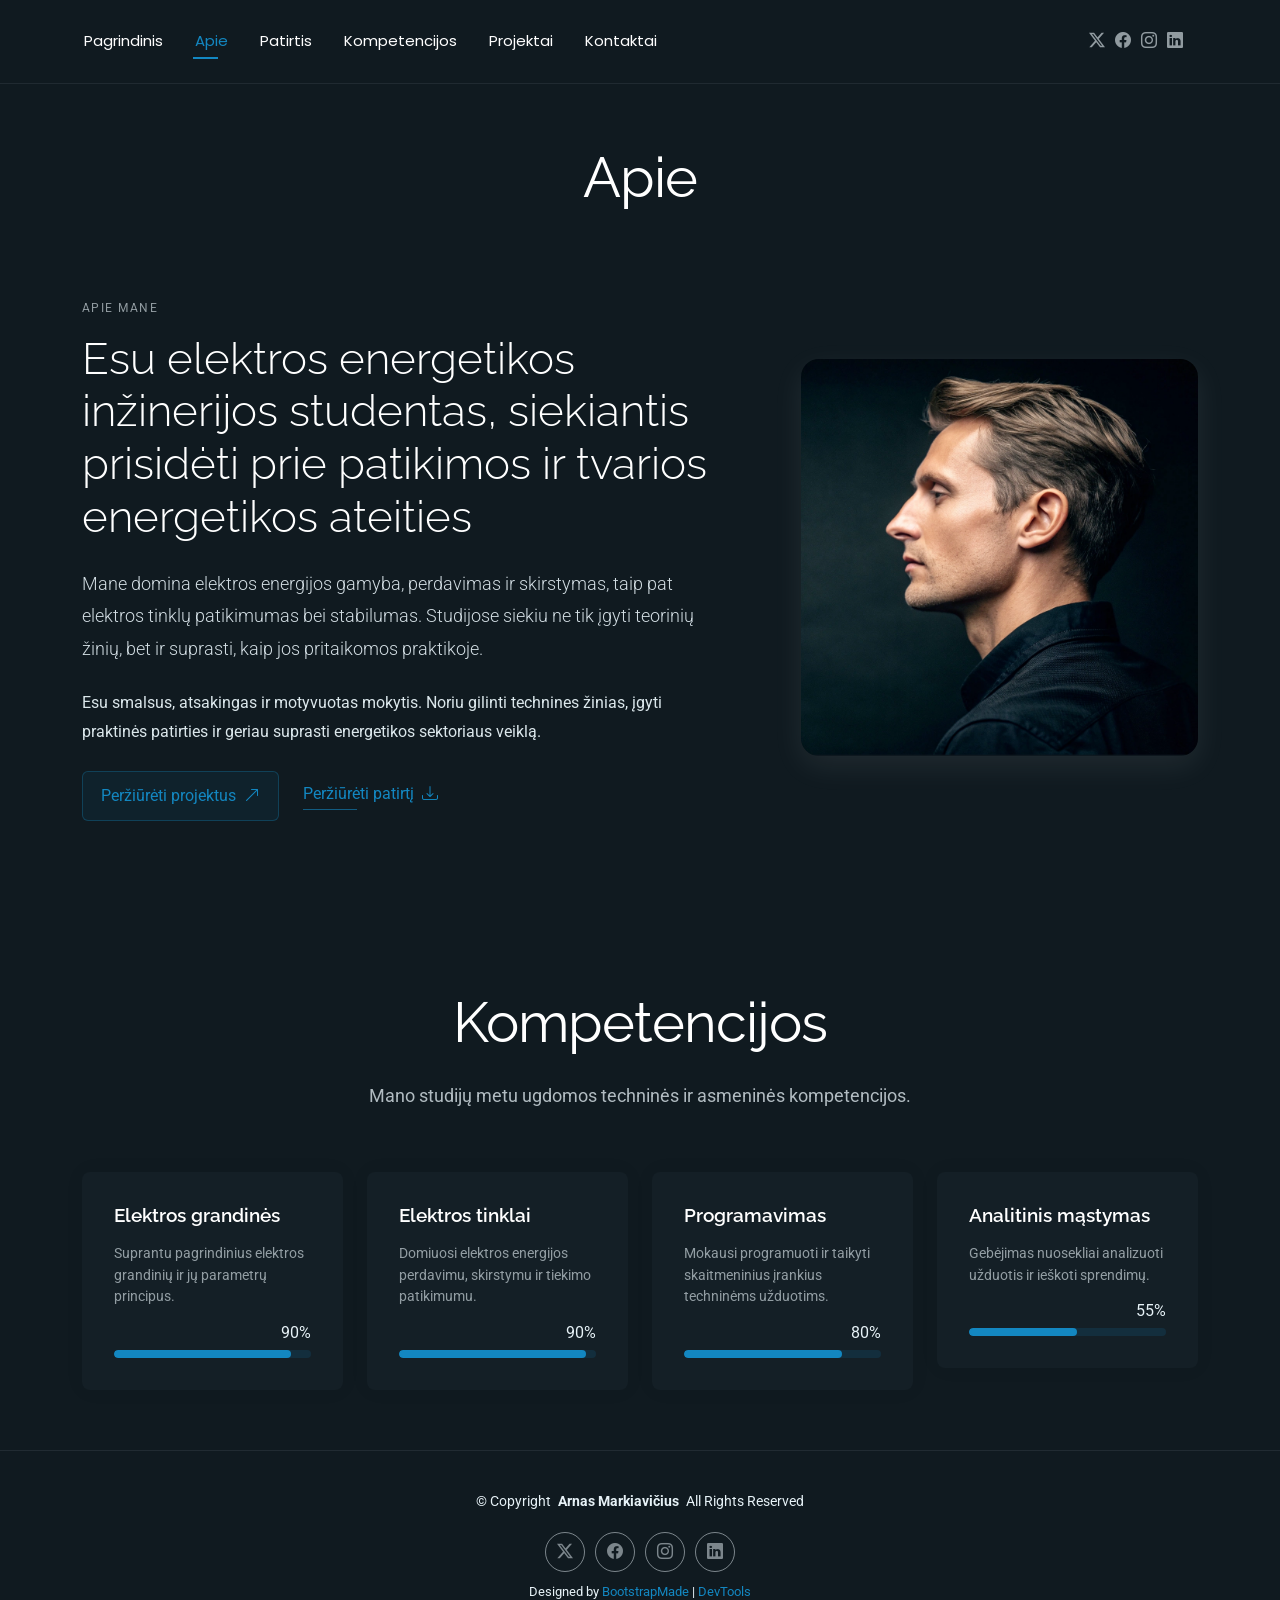
==== commit f61e269c: "Add files via upload" ====
--- a/about.html
+++ b/about.html
@@ -2,11 +2,12 @@
 <html lang="lt">
 
 <head>
-  <meta charset="utc+3">
+  <meta charset="UTF-8">
   <meta content="width=device-width, initial-scale=1.0" name="viewport">
-  <title>About - FolioOne Bootstrap Template</title>
-  <meta name="description" content="">
-  <meta name="keywords" content="">
+  <title>Mano CV</title>
+  <meta name="author" content="Arnas Markiavičius">
+  <meta name="description" content="Arnas Markiavičius CV puslapis">
+  <meta name="keywords" content="CV, elektros energetika, inžinerija">
 
   <!-- Favicons -->
   <link href="assets/img/favicon.png" rel="icon">
@@ -43,17 +44,17 @@
 
       <!-- <a href="index.html" class="logo d-flex align-items-center me-auto me-xl-0">
       <img src="assets/img/logo.webp" alt="">
-      <h1 class="sitename">FolioOne</h1> 
+      <h1 class="sitename">Arnas Markiavičius</h1> 
     </a> -->
 
       <nav id="navmenu" class="navmenu">
         <ul>
-          <li><a href="index.html">Home</a></li>
-          <li><a href="about.html" class="active">About</a></li>
-          <li><a href="resume.html">Resume</a></li>
-          <li><a href="services.html">Services</a></li>
-          <li><a href="portfolio.html">Portfolio</a></li>
-          <li><a href="contact.html">Contact</a></li>
+          <li><a href="index.html">Pagrindinis</a></li>
+          <li><a href="about.html" class="active">Apie</a></li>
+          <li><a href="resume.html">Patirtis</a></li>
+          <li><a href="services.html">Kompetencijos</a></li>
+          <li><a href="portfolio.html">Projektai</a></li>
+          <li><a href="contact.html">Kontaktai</a></li>
         </ul>
         <i class="mobile-nav-toggle d-xl-none bi bi-list"></i>
       </nav>
@@ -75,7 +76,7 @@
 
       <!-- Section Title -->
       <div class="container section-title" data-aos="fade-up">
-        <h2>About</h2>
+        <h2>Apie</h2>
       </div><!-- End Section Title -->
 
       <div class="container" data-aos="fade-up" data-aos-delay="100">
@@ -84,21 +85,21 @@
         <div class="row align-items-center justify-content-between gy-5 mb-5">
           <div class="col-lg-7" data-aos="fade-right" data-aos-delay="150">
             <div class="intro-content">
-              <span class="eyebrow">Hello there</span>
-              <h2 class="headline">Sveikas, aš Arnas Markiavičius - a calm-minded creative developer crafting serene digital journeys</h2>
+              <span class="eyebrow">Apie mane</span>
+              <h2 class="headline">Esu elektros energetikos inžinerijos studentas, siekiantis prisidėti prie patikimos ir tvarios energetikos ateities</h2>
               <p class="lead">
-                Geras darbininkas ir miegodamas darbo neužmiršta.
+                Mane domina elektros energijos gamyba, perdavimas ir skirstymas, taip pat elektros tinklų patikimumas bei stabilumas. Studijose siekiu ne tik įgyti teorinių žinių, bet ir suprasti, kaip jos pritaikomos praktikoje.
               </p>
               <p>
-                
+                Esu smalsus, atsakingas ir motyvuotas mokytis. Noriu gilinti technines žinias, įgyti praktinės patirties ir geriau suprasti energetikos sektoriaus veiklą.
               </p>
 
               <div class="cta-group">
                 <a href="#portfolio" class="btn-ghost">
-                  Peržiūrėk mano darbus <i class="bi bi-arrow-up-right"></i>
+                  Peržiūrėti projektus <i class="bi bi-arrow-up-right"></i>
                 </a>
                 <a href="#" class="link-underline">
-                  Atsisiųsk Resiume <i class="bi bi-download"></i>
+                  Peržiūrėti patirtį <i class="bi bi-download"></i>
                 </a>
               </div>
             </div>
@@ -106,7 +107,7 @@
 
           <div class="col-lg-5" data-aos="zoom-in" data-aos-delay="250">
             <figure class="profile-figure text-center text-lg-end">
-              <img src="assets/img/profile/profile-square-11.webp" alt="Portrait of Alex" class="img-fluid profile-photo">
+              <img src="assets/img/profile/profile-square-11.webp" alt="Elektros energetikos inžinerijos studento CV nuotrauka" class="img-fluid profile-photo">
             </figure>
           </div>
         </div>
@@ -119,8 +120,8 @@
 
       <!-- Section Title -->
       <div class="container section-title" data-aos="fade-up">
-        <h2>Skills</h2>
-        <p>Turiu aukšto lygio patirties su AutoCad, KiCad, moku jungti laidus, konstruoti generatorius. Dirbu su MatLab, Python, Paint. Mano moto: "Nėra to ko negali išmokti".</p>
+        <h2>Kompetencijos</h2>
+        <p>Mano studijų metu ugdomos techninės ir asmeninės kompetencijos.</p>
       </div><!-- End Section Title -->
 
       <div class="container" data-aos="fade-up" data-aos-delay="100">
@@ -129,9 +130,9 @@
 
           <div class="col-md-6 col-lg-3" data-aos="fade-up" data-aos-delay="100">
             <div class="skill-box">
-              <h3>HTML</h3>
-              <p>Moku kurti svetaines</p>
-              <span class="text-end d-block">100%</span>
+              <h3>Elektros grandinės</h3>
+              <p>Suprantu pagrindinius elektros grandinių ir jų parametrų principus.</p>
+              <span class="text-end d-block">90%</span>
               <div class="progress">
                 <div class="progress-bar" role="progressbar" aria-valuenow="90" aria-valuemin="0" aria-valuemax="100"></div>
               </div>
@@ -140,9 +141,9 @@
 
           <div class="col-md-6 col-lg-3" data-aos="fade-up" data-aos-delay="200">
             <div class="skill-box">
-              <h3>CSS</h3>
-              <p>Nniekas nemėgsta paties malonumo, nes malonumas yra nemalonus.</p>
-              <span class="text-end d-block">100%</span>
+              <h3>Elektros tinklai</h3>
+              <p>Domiuosi elektros energijos perdavimu, skirstymu ir tiekimo patikimumu.</p>
+              <span class="text-end d-block">90%</span>
               <div class="progress">
                 <div class="progress-bar" role="progressbar" aria-valuenow="95" aria-valuemin="0" aria-valuemax="100"></div>
               </div>
@@ -151,9 +152,9 @@
 
           <div class="col-md-6 col-lg-3" data-aos="fade-up" data-aos-delay="300">
             <div class="skill-box">
-              <h3>JavaScript</h3>
-              <p>NNiekas negali būti tas, kuris kenčia skausmą vien dėl to, kad skauda.</p>
-              <span class="text-end d-block">100%</span>
+              <h3>Programavimas</h3>
+              <p>Mokausi programuoti ir taikyti skaitmeninius įrankius techninėms užduotims.</p>
+              <span class="text-end d-block">80%</span>
               <div class="progress">
                 <div class="progress-bar" role="progressbar" aria-valuenow="80" aria-valuemin="0" aria-valuemax="100"></div>
               </div>
@@ -162,9 +163,9 @@
 
           <div class="col-md-6 col-lg-3" data-aos="fade-up" data-aos-delay="400">
             <div class="skill-box">
-              <h3>Photoshop</h3>
-              <p>Kas gi tas, kuris teisėtai kaltintų, kad jis mėgaujasi tuo malonumu.</p>
-              <span class="text-end d-block">100%</span>
+              <h3>Analitinis mąstymas</h3>
+              <p>Gebėjimas nuosekliai analizuoti užduotis ir ieškoti sprendimų.</p>
+              <span class="text-end d-block">55%</span>
               <div class="progress">
                 <div class="progress-bar" role="progressbar" aria-valuenow="55" aria-valuemin="0" aria-valuemax="100">
                 </div>
@@ -183,7 +184,7 @@
 
     <div class="container">
       <div class="copyright text-center ">
-        <p>© <span>Copyright</span> <strong class="px-1 sitename">FolioOne</strong> <span>All Rights Reserved<br></span></p>
+        <p>© <span>Copyright</span> <strong class="px-1 sitename">Arnas Markiavičius</strong> <span>All Rights Reserved<br></span></p>
       </div>
       <div class="social-links d-flex justify-content-center">
         <a href=""><i class="bi bi-twitter-x"></i></a>
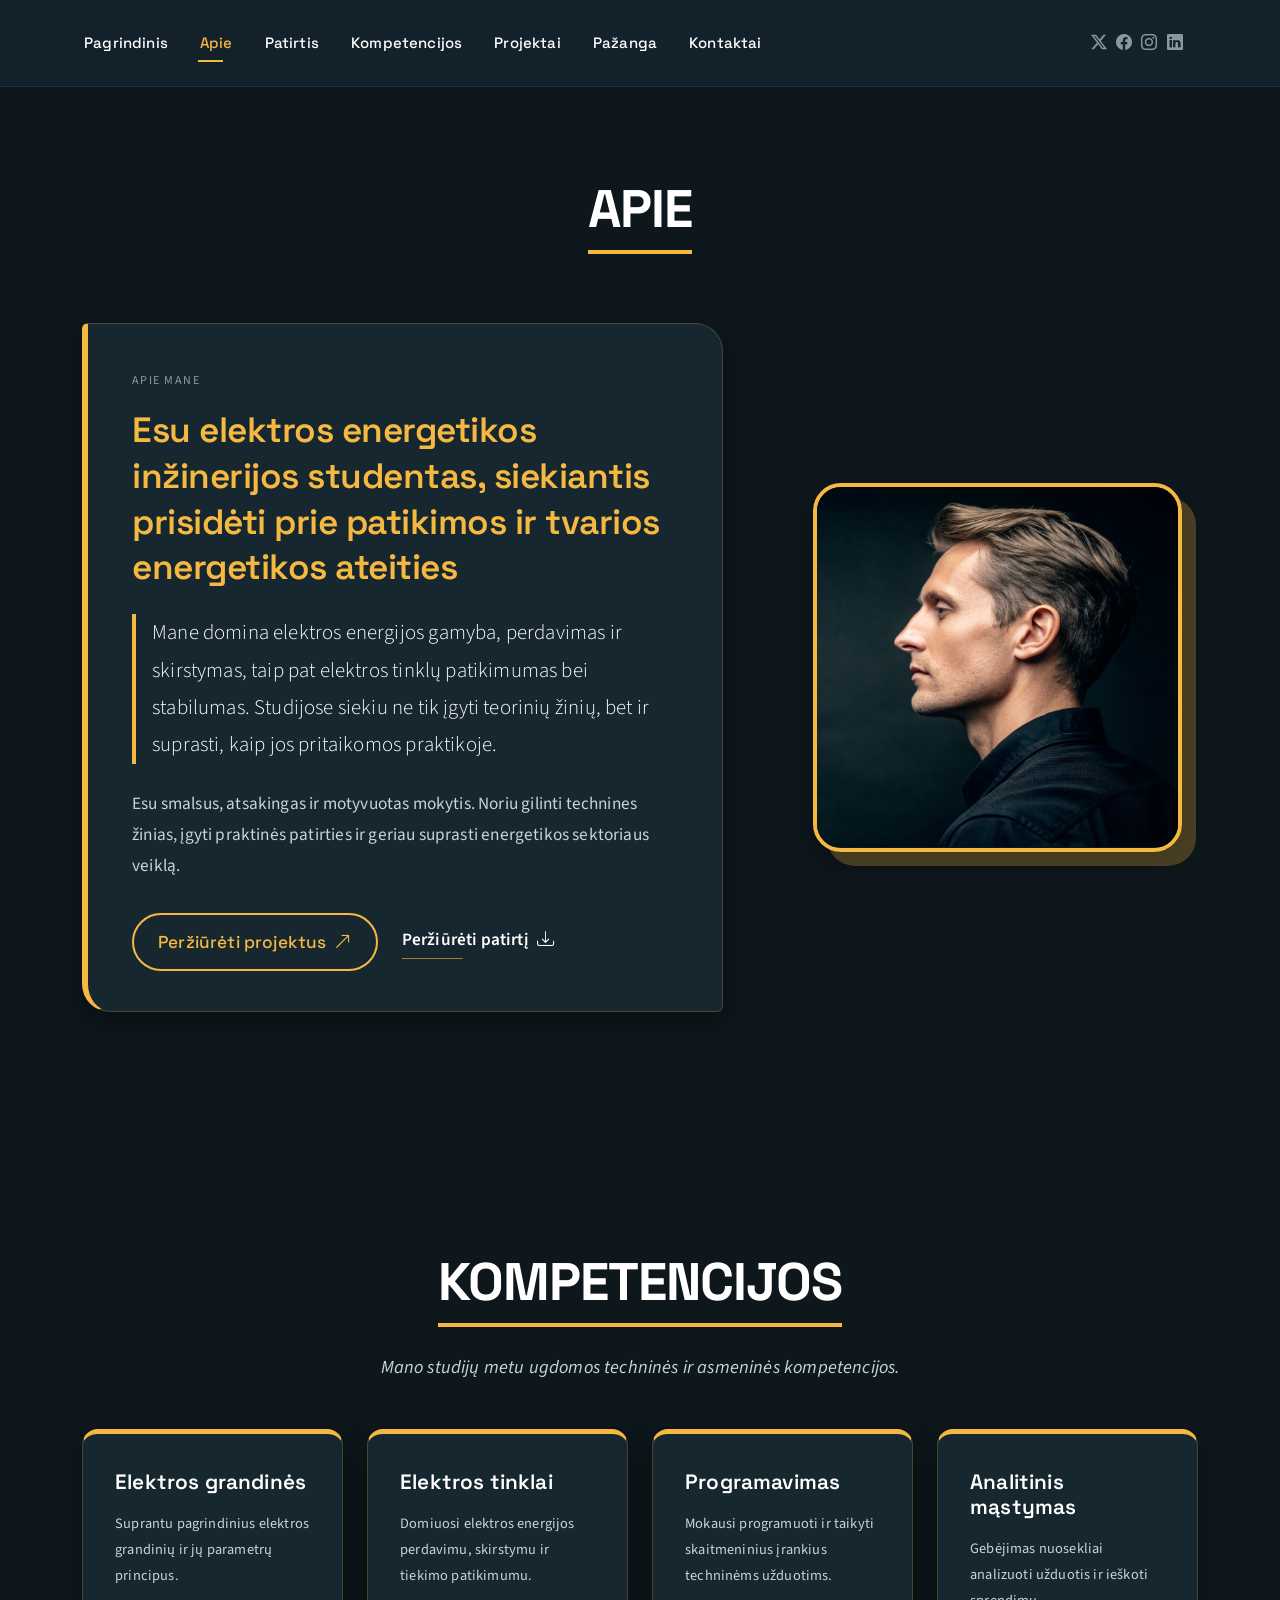
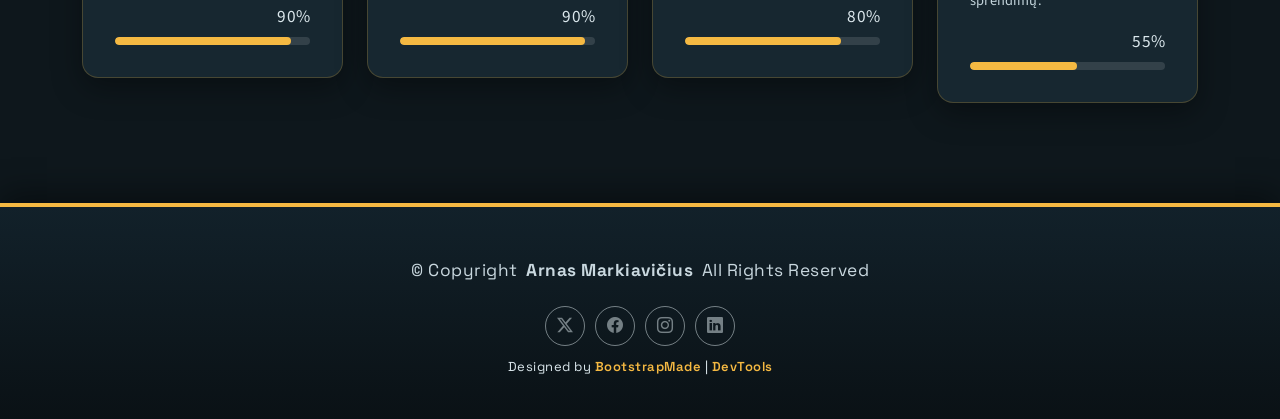
==== commit 767c4671: "Add files via upload" ====
--- a/about.html
+++ b/about.html
@@ -10,8 +10,8 @@
   <meta name="keywords" content="CV, elektros energetika, inžinerija">
 
   <!-- Favicons -->
-  <link href="assets/img/favicon.png" rel="icon">
-  <link href="assets/img/apple-touch-icon.png" rel="apple-touch-icon">
+  <link href="assets/img/arnaslogo.jpg" rel="icon">
+  <link href="assets/img/arnaslogo.jpg" rel="apple-touch-icon">
 
   <!-- Fonts -->
   <link href="https://fonts.googleapis.com" rel="preconnect">
@@ -27,6 +27,9 @@
 
   <!-- Main CSS File -->
   <link href="assets/css/main.css" rel="stylesheet">
+
+  <!-- Custom CSS File (įkeliamas po main.css) -->
+  <link href="assets/css/custom.css" rel="stylesheet">
 
   <!-- =======================================================
   * Template Name: FolioOne
@@ -43,7 +46,7 @@
     <div class="container position-relative d-flex align-items-center justify-content-between">
 
       <!-- <a href="index.html" class="logo d-flex align-items-center me-auto me-xl-0">
-      <img src="assets/img/logo.webp" alt="">
+      <img src="assets/img/logo.webp" alt="Svetainės logotipas" width="140" height="140">
       <h1 class="sitename">Arnas Markiavičius</h1> 
     </a> -->
 
@@ -54,6 +57,7 @@
           <li><a href="resume.html">Patirtis</a></li>
           <li><a href="services.html">Kompetencijos</a></li>
           <li><a href="portfolio.html">Projektai</a></li>
+          <li><a href="progress.html">Pažanga</a></li>
           <li><a href="contact.html">Kontaktai</a></li>
         </ul>
         <i class="mobile-nav-toggle d-xl-none bi bi-list"></i>
@@ -73,6 +77,14 @@
 
     <!-- About Section -->
     <section id="about" class="about section">
+
+      <!-- Dekoratyvinės animuotos CSS figūros -->
+      <div class="about-shapes" aria-hidden="true">
+        <span class="shape shape-circle"></span>
+        <span class="shape shape-triangle"></span>
+        <span class="shape shape-square"></span>
+        <span class="shape shape-ring"></span>
+      </div>
 
       <!-- Section Title -->
       <div class="container section-title" data-aos="fade-up">
@@ -107,7 +119,7 @@
 
           <div class="col-lg-5" data-aos="zoom-in" data-aos-delay="250">
             <figure class="profile-figure text-center text-lg-end">
-              <img src="assets/img/profile/profile-square-11.webp" alt="Elektros energetikos inžinerijos studento CV nuotrauka" class="img-fluid profile-photo">
+              <img src="assets/img/profile/profile-square-11.webp" alt="Elektros energetikos inžinerijos studento CV nuotrauka" class="img-fluid profile-photo" width="1024" height="1024">
             </figure>
           </div>
         </div>
--- a/assets/css/custom.css
+++ b/assets/css/custom.css
@@ -0,0 +1,715 @@
+/*==============================================================
+  custom.css – asmeniniai CV svetainės stiliai (9 LD)
+  Įkeliamas PO main.css, todėl perrašo šablono stilius.
+==============================================================*/
+
+@import url("https://fonts.googleapis.com/css2?family=Space+Grotesk:wght@400;500;600;700&family=Source+Sans+3:ital,wght@0,300;0,400;0,600;0,700;1,400&display=swap");
+
+/*--------------------------------------------------------------
+  0. Spalvos ir šriftų kintamieji
+  Akcentas – gintaro spalva; tekstas ant akcento – tamsus
+  (kontrastas ≥ 9:1, atitinka WCAG AAA).
+--------------------------------------------------------------*/
+:root {
+  --default-font: "Source Sans 3", system-ui, -apple-system, "Segoe UI", Arial, sans-serif;
+  --heading-font: "Space Grotesk", "Segoe UI", Arial, sans-serif;
+  --nav-font: "Space Grotesk", "Segoe UI", Arial, sans-serif;
+
+  --background-color: #0e171c;
+  --default-color: #dbe7ec;
+  --heading-color: #ffffff;
+  --accent-color: #f5b942;
+  --surface-color: #172730;
+  --contrast-color: #0e171c;
+
+  --nav-color: #ffffff;
+  --nav-hover-color: #f5b942;
+  --nav-dropdown-hover-color: #f5b942;
+
+  /* papildomi kintamieji */
+  --border-soft: rgba(245, 185, 66, 0.22);
+  --shadow-card: 0 10px 30px rgba(0, 0, 0, 0.35);
+  --radius-card: 16px;
+}
+
+.light-background {
+  --background-color: #12212a;
+  --surface-color: #1d3340;
+}
+
+/*--------------------------------------------------------------
+  1. TIPOGRAFIJA – pastraipos
+--------------------------------------------------------------*/
+body {
+  font-size: 1.08rem;
+  line-height: 1.75;
+  letter-spacing: 0.01em;
+}
+
+p {
+  font-size: 1.08rem;
+  line-height: 1.8;
+  color: color-mix(in srgb, var(--default-color), #ffffff 8%);
+  margin-bottom: 1.15rem;
+  hyphens: auto;
+}
+
+p.lead,
+.about .intro-content .lead {
+  font-size: 1.3rem;
+  font-weight: 300;
+  border-left: 4px solid var(--accent-color);
+  padding-left: 1rem;
+  color: #ffffff;
+}
+
+/*--------------------------------------------------------------
+  2. TIPOGRAFIJA – antraštės h1–h6
+--------------------------------------------------------------*/
+h1, h2, h3, h4, h5, h6 {
+  font-family: var(--heading-font);
+  line-height: 1.2;
+  margin-bottom: 0.75rem;
+}
+
+h1 {
+  font-size: clamp(2.4rem, 5vw, 3.6rem);
+  font-weight: 700;
+  letter-spacing: -1.5px;
+  color: #ffffff;
+}
+
+h2 {
+  font-size: clamp(1.9rem, 3.5vw, 2.5rem);
+  font-weight: 600;
+  letter-spacing: -0.5px;
+  color: var(--accent-color);
+}
+
+h3 {
+  font-size: 1.6rem;
+  font-weight: 600;
+  color: #ffffff;
+  border-bottom: 2px dashed var(--border-soft);
+  padding-bottom: 0.35rem;
+  display: inline-block;
+}
+
+h4 {
+  font-size: 1.3rem;
+  font-weight: 500;
+  color: #bfe3f2;
+}
+
+h5 {
+  font-size: 1rem;
+  font-weight: 700;
+  text-transform: uppercase;
+  letter-spacing: 2px;
+  color: var(--accent-color);
+}
+
+h6 {
+  font-size: 0.9rem;
+  font-weight: 400;
+  font-style: italic;
+  letter-spacing: 1px;
+  color: #9fb7c2;
+}
+
+/* konkrečios šablono taisyklės, kurias reikia perrašyti */
+.hero .hero-content h1 {
+  font-size: clamp(2.4rem, 6vw, 4rem);
+  font-weight: 700;
+  letter-spacing: -2px;
+}
+
+.hero .hero-content h2 {
+  font-size: clamp(1.3rem, 3vw, 1.9rem);
+  font-weight: 500;
+  color: #bfe3f2;
+  letter-spacing: 0;
+}
+
+.section-title h2 {
+  font-size: clamp(2.2rem, 5vw, 3.3rem);
+  font-weight: 700;
+  letter-spacing: -1px;
+  color: #ffffff;
+  text-transform: uppercase;
+  display: inline-block;
+  padding-bottom: 0.6rem;
+  border-bottom: 4px solid var(--accent-color);
+}
+
+.section-title p {
+  font-size: 1.15rem;
+  font-style: italic;
+  color: #b9ccd4;
+}
+
+.about .intro-content .headline {
+  font-size: clamp(1.6rem, 3vw, 2.2rem);
+  font-weight: 600;
+  line-height: 1.3;
+}
+
+.skills .skill-box h3 {
+  font-size: 1.3rem;
+  font-weight: 600;
+  border-bottom: 0;
+  display: block;
+  padding-bottom: 0;
+}
+
+.resume .resume-item .resume-title {
+  font-size: 1.9rem;
+  font-weight: 700;
+  color: var(--accent-color);
+  border-bottom: 0;
+  display: block;
+}
+
+.resume .resume-item article h4 {
+  font-size: 1.3rem;
+  font-weight: 600;
+  color: #ffffff;
+}
+
+.resume .resume-item article h5 {
+  font-size: 0.85rem;
+  letter-spacing: 1.5px;
+  text-transform: uppercase;
+  border-radius: 999px;
+  background: rgba(245, 185, 66, 0.14);
+  color: var(--accent-color);
+}
+
+.portfolio .portfolio-card .portfolio-info h4 {
+  font-size: 1.15rem;
+  font-weight: 600;
+  color: #ffffff;
+}
+
+/*--------------------------------------------------------------
+  3a. MYGTUKAI (+ :hover, :active, :focus-visible)
+--------------------------------------------------------------*/
+.btn,
+.hero .hero-actions .btn,
+.contact .contact-form .btn,
+.portfolio .btn-primary {
+  font-family: var(--nav-font);
+  font-weight: 600;
+  letter-spacing: 0.5px;
+  text-transform: uppercase;
+  font-size: 0.9rem;
+  padding: 13px 30px;
+  border: 2px solid var(--accent-color);
+  border-radius: 10px;
+  background: var(--accent-color);
+  color: var(--contrast-color);
+  box-shadow: 0 6px 0 #a87818;               /* "3D" apatinė briauna */
+  transform: translateY(0);
+  transition: transform 0.15s ease, box-shadow 0.15s ease, background 0.25s ease, color 0.25s ease;
+}
+
+.btn:hover,
+.hero .hero-actions .btn.btn-primary:hover,
+.contact .contact-form .btn:hover,
+.portfolio .btn-primary:hover {
+  background: #ffd27a;
+  border-color: #ffd27a;
+  color: var(--contrast-color);
+  transform: translateY(-3px);
+  box-shadow: 0 9px 0 #a87818;
+}
+
+.btn:active,
+.hero .hero-actions .btn:active,
+.contact .contact-form .btn:active,
+.portfolio .btn-primary:active {
+  background: #d99a1f;
+  border-color: #d99a1f;
+  transform: translateY(5px);                /* mygtukas "paspaudžiamas" */
+  box-shadow: 0 1px 0 #a87818;
+}
+
+.btn:focus-visible,
+.btn-ghost:focus-visible {
+  outline: 3px solid #ffffff;
+  outline-offset: 3px;
+}
+
+/* kontūrinis mygtukas */
+.hero .hero-actions .btn.btn-outline {
+  background: transparent;
+  color: var(--accent-color);
+  box-shadow: 0 6px 0 rgba(245, 185, 66, 0.35);
+}
+
+.hero .hero-actions .btn.btn-outline:hover {
+  background: var(--accent-color);
+  color: var(--contrast-color);
+  border-color: var(--accent-color);
+}
+
+/* "ghost" mygtukas skiltyje "Apie" */
+.about .intro-content .cta-group .btn-ghost {
+  font-family: var(--nav-font);
+  font-weight: 500;
+  border-radius: 999px;
+  padding: 12px 24px;
+  border: 2px solid var(--accent-color);
+  background: transparent;
+  color: var(--accent-color);
+}
+
+.about .intro-content .cta-group .btn-ghost:hover,
+.about .intro-content .cta-group .btn-ghost:focus {
+  background: var(--accent-color);
+  color: var(--contrast-color);
+  box-shadow: 0 8px 20px rgba(245, 185, 66, 0.35);
+  transform: translateY(-2px);
+}
+
+.about .intro-content .cta-group .btn-ghost:active {
+  transform: translateY(1px) scale(0.97);
+  box-shadow: none;
+}
+
+/*--------------------------------------------------------------
+  3b. NUORODOS
+--------------------------------------------------------------*/
+a {
+  color: var(--accent-color);
+  font-weight: 600;
+  text-decoration: underline;
+  text-decoration-color: rgba(245, 185, 66, 0.4);
+  text-decoration-thickness: 2px;
+  text-underline-offset: 5px;
+  transition: color 0.25s ease, text-decoration-color 0.25s ease, text-underline-offset 0.25s ease;
+}
+
+a:hover {
+  color: #ffffff;
+  text-decoration: underline;
+  text-decoration-color: var(--accent-color);
+  text-underline-offset: 8px;
+}
+
+a:active {
+  color: #ffd27a;
+}
+
+a:focus-visible {
+  outline: 2px dashed var(--accent-color);
+  outline-offset: 4px;
+  border-radius: 3px;
+}
+
+/* tikslios išimtys – elementai, kuriems pabraukimas netinka */
+.navmenu a,
+.btn,
+.btn-ghost,
+.scroll-top,
+.social-links a,
+.header-social-links a,
+.portfolio-overlay a,
+.footer .credits a {
+  text-decoration: none;
+}
+
+.navmenu a {
+  font-weight: 500;
+}
+
+.about .intro-content .cta-group .link-underline {
+  color: #ffffff;
+  text-decoration: none;
+}
+
+.about .intro-content .cta-group .link-underline:hover,
+.about .intro-content .cta-group .link-underline:focus {
+  color: var(--accent-color);
+}
+
+/*--------------------------------------------------------------
+  4a. TARPAI – "Apie", "Patirtis", "Projektai" skiltys
+--------------------------------------------------------------*/
+.about.section,
+.resume.section,
+.portfolio.section,
+.skills.section {
+  padding: 90px 0 100px;
+}
+
+.about .section-title,
+.resume .section-title,
+.portfolio .section-title,
+.skills .section-title {
+  padding-bottom: 45px;
+}
+
+.about .intro-content {
+  padding: 2.5rem 2.75rem;
+}
+
+.about .intro-content .cta-group {
+  margin-top: 2rem;
+  gap: 1.5rem;
+  flex-wrap: wrap;
+}
+
+.about .profile-figure {
+  padding: 1rem;
+}
+
+.skills .skill-box {
+  padding: 2.25rem 2rem 2rem;
+}
+
+.resume .resume-item {
+  margin-bottom: 3.5rem;
+}
+
+.resume .resume-item .resume-content {
+  padding-left: 1.75rem;
+}
+
+.resume .resume-item article {
+  padding: 1.5rem 1.75rem;
+  margin-bottom: 1.75rem;
+}
+
+.resume .skill-item {
+  padding: 1.25rem 1.5rem 1rem;
+  margin-bottom: 1.25rem;
+}
+
+.portfolio .portfolio-filters {
+  margin-bottom: 3rem;
+  gap: 14px;
+}
+
+.portfolio .portfolio-card {
+  margin-bottom: 1.5rem;
+}
+
+.portfolio .portfolio-card .portfolio-info {
+  padding: 1.5rem 1.6rem 1.75rem;
+}
+
+/*--------------------------------------------------------------
+  4b. TURINIO BLOKAI – kraštinės, užapvalinimai, šešėliai
+--------------------------------------------------------------*/
+.about .intro-content,
+.skills .skill-box,
+.resume .resume-item article,
+.resume .skill-item,
+.portfolio .portfolio-card {
+  background-color: var(--surface-color);
+  border: 1px solid var(--border-soft);
+  border-radius: var(--radius-card);
+  box-shadow: var(--shadow-card);
+  transition: transform 0.3s ease, box-shadow 0.3s ease, border-color 0.3s ease;
+}
+
+.about .intro-content {
+  border-left: 6px solid var(--accent-color);
+  border-radius: 6px 28px 6px 28px;          /* asimetriški kampai */
+}
+
+.about .profile-figure .profile-photo {
+  border: 4px solid var(--accent-color);
+  border-radius: 28px;
+  box-shadow: 14px 14px 0 rgba(245, 185, 66, 0.25), var(--shadow-card);
+}
+
+.skills .skill-box {
+  border-top: 5px solid var(--accent-color);
+}
+
+.skills .skill-box:hover,
+.resume .resume-item article:hover,
+.resume .skill-item:hover {
+  transform: translateY(-5px);
+  border-color: var(--accent-color);
+  box-shadow: 0 16px 36px rgba(0, 0, 0, 0.45);
+}
+
+.resume .resume-item article {
+  border-left: 4px solid var(--accent-color);
+  border-radius: 4px 16px 16px 4px;
+}
+
+.resume .skill-item {
+  border-radius: 12px;
+}
+
+.portfolio .portfolio-card {
+  border-width: 2px;
+  border-radius: 20px;
+}
+
+.portfolio .portfolio-card:hover {
+  transform: translateY(-8px);
+  border-color: var(--accent-color);
+  box-shadow: 0 18px 40px rgba(245, 185, 66, 0.18);
+}
+
+.portfolio .portfolio-card .portfolio-info .portfolio-tags span {
+  background: rgba(245, 185, 66, 0.14);
+  color: #ffd27a;
+  border: 1px solid var(--border-soft);
+  border-radius: 8px;
+}
+
+/*--------------------------------------------------------------
+  5. DU PASIRINKTI KOMPONENTAI
+  (nesutampa su 2–4 punktais)
+--------------------------------------------------------------*/
+
+/* 5.1 Mygtukas "į viršų" (.scroll-top) */
+.scroll-top {
+  background-color: #ffffff;
+  border: 3px solid var(--accent-color);
+  border-radius: 14px;                       /* kvadratas vietoj apskritimo */
+  width: 50px;
+  height: 50px;
+  right: 20px;
+  box-shadow: 0 8px 20px rgba(0, 0, 0, 0.5);
+  transition: all 0.35s ease;
+}
+
+.scroll-top i {
+  color: var(--contrast-color);
+  font-size: 30px;
+}
+
+.scroll-top:hover {
+  background-color: var(--accent-color);
+  border-color: #ffffff;
+  transform: translateY(-4px) rotate(8deg);
+}
+
+.scroll-top.active {
+  bottom: 20px;
+}
+
+/* 5.2 Poraštė (.footer) */
+.footer {
+  background: linear-gradient(180deg, #12212a 0%, #0a1115 100%);
+  border-top: 4px solid var(--accent-color);
+  box-shadow: 0 -10px 30px rgba(0, 0, 0, 0.4);
+  padding: 3rem 0 2.5rem;
+  font-family: var(--nav-font);
+  letter-spacing: 0.5px;
+}
+
+.footer .copyright p {
+  color: #c9d8df;
+}
+
+/*--------------------------------------------------------------
+  6. KONTRASTAS IR SKAITOMUMAS
+--------------------------------------------------------------*/
+.section-title p,
+.about .intro-content p,
+.resume .resume-item article .institution,
+.resume .resume-item article .company {
+  color: #c4d5dc;                            /* ≥ 9:1 ant #172730 */
+}
+
+.skills .skill-box p {
+  opacity: 1;                                /* šablone buvo 0.6 – per blankus */
+  color: #c4d5dc;
+}
+
+.skills .skill-box .progress,
+.resume .skill-item .progress {
+  background-color: rgba(255, 255, 255, 0.12);
+}
+
+/*--------------------------------------------------------------
+  PAPILDOMA UŽDUOTIS – 8 LD elementai (services.html)
+--------------------------------------------------------------*/
+
+/* ---- 1. SĄRAŠAI ------------------------------------------ */
+
+/* 1a. Nenumeruotas sąrašas – pseudo-elementas ::before */
+.services ul {
+  list-style: none;
+  padding-left: 0;
+  margin-bottom: 1.5rem;
+}
+
+.services ul > li {
+  position: relative;
+  padding: 0.4rem 0 0.4rem 2.2rem;
+}
+
+.services ul > li::before {
+  content: "\26A1";                          /* ⚡ */
+  position: absolute;
+  left: 0;
+  top: 0.4rem;
+  width: 1.5rem;
+  height: 1.5rem;
+  line-height: 1.5rem;
+  text-align: center;
+  font-size: 0.95rem;
+  color: var(--contrast-color);
+  background: var(--accent-color);
+  border-radius: 50%;
+}
+
+/* 1b. Įdėtinis sąrašas – kitoks stilius */
+.services ul ul {
+  margin: 0.4rem 0 0.2rem;
+  padding-left: 0.5rem;
+  border-left: 2px dashed var(--accent-color);
+}
+
+.services ul ul > li {
+  font-size: 0.95rem;
+  font-style: italic;
+  color: #b9ccd4;
+  padding: 0.2rem 0 0.2rem 1.6rem;
+}
+
+.services ul ul > li::before {
+  content: "\2014";                          /* — brūkšnys */
+  top: 0.2rem;
+  width: auto;
+  height: auto;
+  line-height: inherit;
+  background: transparent;
+  color: var(--accent-color);
+  font-weight: 700;
+  border-radius: 0;
+}
+
+/* 1a. Numeruotas sąrašas – CSS skaitikliai (counters) */
+.services ol {
+  list-style: none;
+  counter-reset: etapas;
+  padding-left: 0;
+}
+
+.services ol > li {
+  counter-increment: etapas;
+  position: relative;
+  padding: 0.75rem 1rem 0.75rem 3.6rem;
+  margin-bottom: 0.6rem;
+  background: var(--surface-color);
+  border: 1px solid var(--border-soft);
+  border-radius: 12px;
+}
+
+.services ol > li::before {
+  content: counter(etapas, decimal-leading-zero);
+  position: absolute;
+  left: 0.75rem;
+  top: 50%;
+  transform: translateY(-50%);
+  font-family: var(--heading-font);
+  font-weight: 700;
+  font-size: 1.15rem;
+  color: var(--accent-color);
+}
+
+/* ---- 2. LENTELĖ ------------------------------------------- */
+.services .table {
+  --bs-table-color: #e9f1f4;
+  --bs-table-bg: #172730;
+  --bs-table-striped-color: #e9f1f4;
+  --bs-table-striped-bg: #1f3643;            /* zebra – lyginės/nelyginės eilutės */
+  --bs-table-border-color: rgba(245, 185, 66, 0.3);
+  color: var(--bs-table-color);
+  border-color: var(--bs-table-border-color);
+  border-radius: 14px;
+  overflow: hidden;
+  margin-bottom: 0;
+}
+
+.services .table caption {
+  caption-side: top;
+  font-family: var(--heading-font);
+  font-size: 1.15rem;
+  font-weight: 600;
+  color: var(--accent-color);
+  padding: 0 0 0.75rem;
+  text-align: center;
+}
+
+/* 2a. Antraštinė eilutė */
+.services .table thead.table-dark {
+  --bs-table-bg: var(--accent-color);
+  --bs-table-color: var(--contrast-color);
+  --bs-table-border-color: #a87818;
+}
+
+.services .table thead th {
+  background-color: var(--accent-color);
+  color: var(--contrast-color);
+  font-family: var(--heading-font);
+  font-size: 0.95rem;
+  text-transform: uppercase;
+  letter-spacing: 1.5px;
+  border-bottom: 4px solid #a87818;
+}
+
+/* 2c. Vienodi vidiniai tarpai ir turinio lygiavimas centre */
+.services .table th,
+.services .table td {
+  padding: 1rem 1.25rem;
+  text-align: center;
+  vertical-align: middle;
+}
+
+/* 2b. Zebra (per Bootstrap kintamuosius) ir :hover efektas */
+.services .table > tbody > tr {
+  transition: transform 0.2s ease;
+}
+
+.services .table > tbody > tr:hover > * {
+  --bs-table-bg-state: #34566a;
+  color: #ffffff;
+  font-weight: 600;
+}
+
+.services .table > tbody > tr:hover {
+  transform: scale(1.01);
+}
+
+/*--------------------------------------------------------------
+  Mažiems ekranams
+--------------------------------------------------------------*/
+@media (max-width: 767.98px) {
+  .about .intro-content {
+    padding: 1.75rem 1.5rem;
+  }
+
+  .about.section,
+  .resume.section,
+  .portfolio.section,
+  .skills.section {
+    padding: 60px 0 70px;
+  }
+
+  .services .table th,
+  .services .table td {
+    padding: 0.75rem 0.6rem;
+    font-size: 0.95rem;
+  }
+
+  .btn {
+    padding: 12px 22px;
+  }
+}
+
+@media (prefers-reduced-motion: reduce) {
+  * {
+    transition: none !important;
+  }
+}
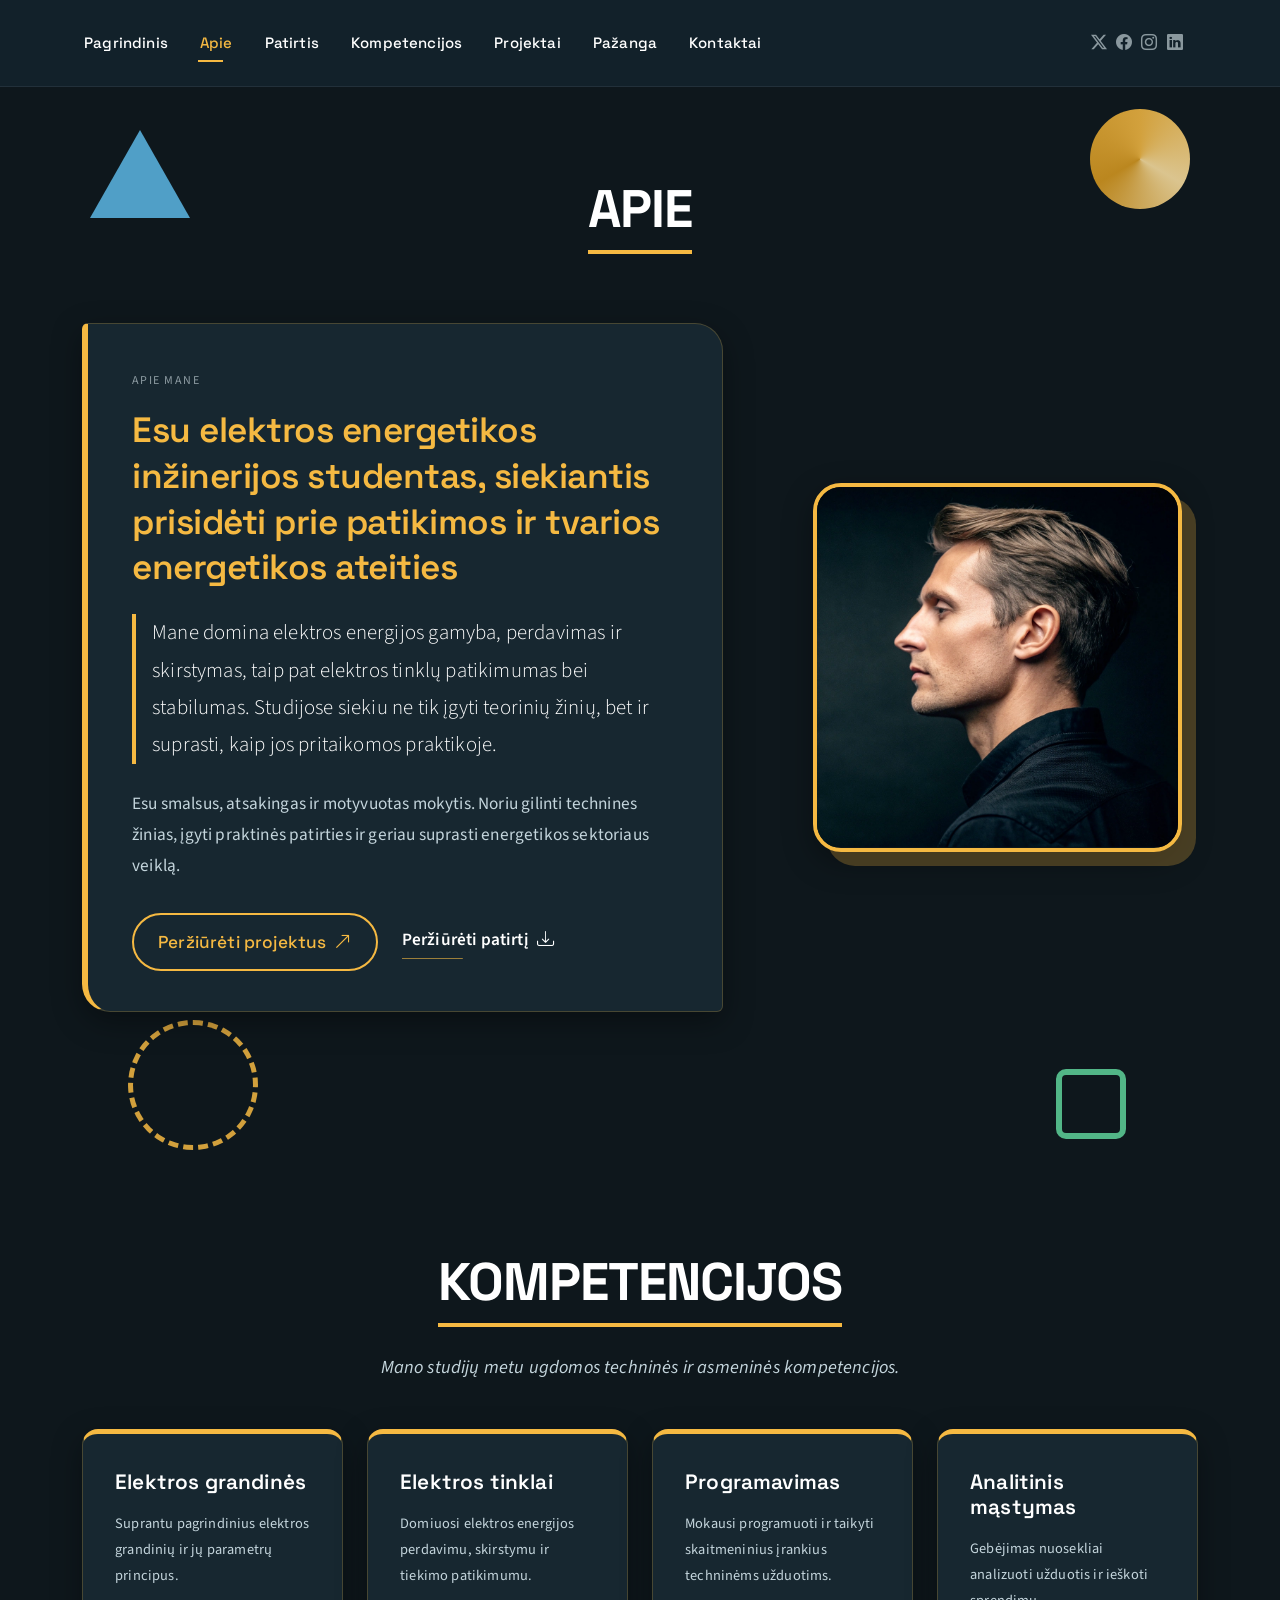
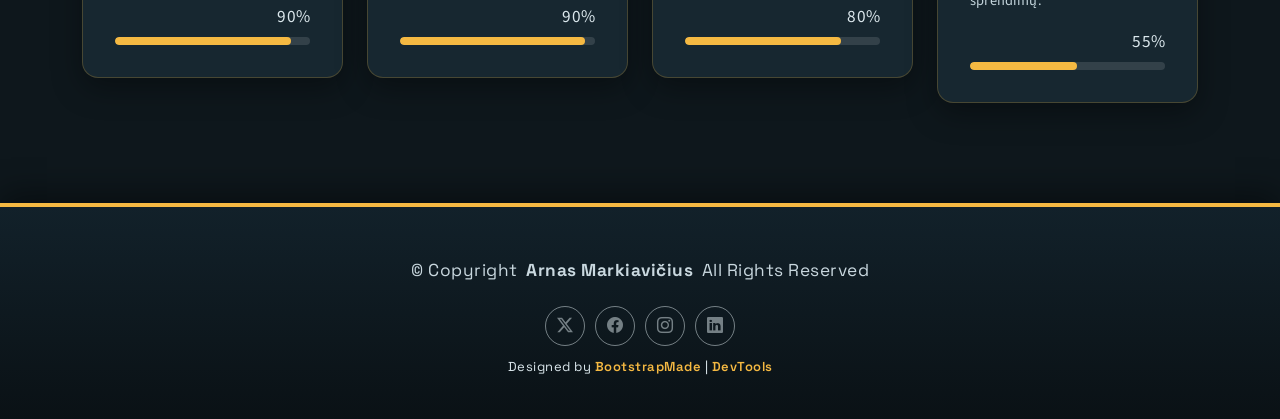
==== commit 9eb34591: "Add files via upload" ====
--- a/about.html
+++ b/about.html
@@ -236,6 +236,9 @@
   <!-- Main JS File -->
   <script src="assets/js/main.js"></script>
 
+  <!-- Custom JS (įkeliamas po main.js) -->
+  <script src="assets/js/custom.js"></script>
+
 </body>
 
 </html>
--- a/assets/css/custom.css
+++ b/assets/css/custom.css
@@ -682,6 +682,434 @@
   transform: scale(1.01);
 }
 
+/*==============================================================
+  10 LD – KOMPETENCIJŲ PAŽANGOS MODULIS (progress.html)
+  Išdėstymas: CSS Grid (lenta, informacija) ir Flexbox (kortelės, statistika)
+==============================================================*/
+.xp-module {
+  --c-planned: #f5b942;       /* Planuojama – gintaras */
+  --c-learning: #5cb8e6;      /* Mokomasi – mėlyna */
+  --c-done: #5ed39a;          /* Atlikta – žalia */
+  --c-level: #b69cff;         /* Lygis – violetinė */
+}
+
+.xp-module .section-title h2 i {
+  color: var(--accent-color);
+  margin-right: 0.4rem;
+  font-size: 0.9em;
+}
+
+/* ---------- Bendras skydelis (XP, lygis, rangas, juosta, statistika) ---------- */
+.xp-panel {
+  background: var(--surface-color);
+  border: 1px solid var(--border-soft);
+  border-radius: 20px;
+  box-shadow: var(--shadow-card);
+  padding: 1.75rem;
+  margin-bottom: 2rem;
+  display: grid;
+  gap: 1.5rem;
+}
+
+.xp-info {
+  display: grid;
+  grid-template-columns: repeat(3, 1fr);
+  gap: 1rem;
+}
+
+.info-box {
+  display: flex;
+  align-items: center;
+  gap: 1rem;
+  padding: 1rem 1.25rem;
+  border-radius: 14px;
+  border: 1px solid transparent;
+}
+
+.info-icon {
+  flex: 0 0 48px;
+  height: 48px;
+  display: grid;
+  place-items: center;
+  border-radius: 12px;
+  font-size: 1.5rem;
+  background: rgba(255, 255, 255, 0.08);
+}
+
+.info-label {
+  display: block;
+  font-size: 0.9rem;
+  line-height: 1.2;
+  color: #c4d5dc;
+}
+
+.info-value {
+  display: block;
+  font-family: var(--heading-font);
+  font-size: 1.6rem;
+  line-height: 1.3;
+  color: #ffffff;
+}
+
+.info-xp    { background: rgba(245, 185, 66, 0.12);  border-color: rgba(245, 185, 66, 0.35); }
+.info-xp .info-icon    { color: var(--c-planned); }
+.info-level { background: rgba(182, 156, 255, 0.12); border-color: rgba(182, 156, 255, 0.35); }
+.info-level .info-icon { color: var(--c-level); }
+.info-rank  { background: rgba(94, 211, 154, 0.12);  border-color: rgba(94, 211, 154, 0.35); }
+.info-rank .info-icon  { color: var(--c-done); }
+
+/* ---------- Progreso juosta ---------- */
+.xp-progress-head {
+  display: flex;
+  justify-content: space-between;
+  align-items: baseline;
+  flex-wrap: wrap;
+  gap: 0.25rem 1rem;
+  margin-bottom: 0.6rem;
+  font-family: var(--heading-font);
+  font-weight: 600;
+  color: #ffffff;
+}
+
+.xp-progress-note {
+  font-family: var(--default-font);
+  font-weight: 400;
+  font-size: 0.95rem;
+  color: #c4d5dc;
+}
+
+.xp-bar {
+  height: 26px;
+  border-radius: 999px;
+  background: rgba(255, 255, 255, 0.12);       /* likusi dalis */
+  border: 1px solid rgba(255, 255, 255, 0.18);
+  overflow: hidden;
+}
+
+.xp-bar-fill {
+  width: var(--value, 0%);                      /* užpildyta dalis */
+  height: 100%;
+  display: flex;
+  align-items: center;
+  justify-content: flex-end;
+  padding-right: 0.75rem;
+  border-radius: 999px;
+  background: linear-gradient(90deg, #d99a1f, var(--accent-color));
+  color: var(--contrast-color);
+  font-size: 0.85rem;
+  font-weight: 700;
+  box-shadow: 0 0 14px rgba(245, 185, 66, 0.55);
+  animation: xp-fill 1.4s ease-out both;
+}
+
+@keyframes xp-fill {
+  from { width: 0; }
+  to   { width: var(--value, 0%); }
+}
+
+/* ---------- Statistika (Flexbox) ---------- */
+.xp-stats {
+  display: flex;
+  flex-wrap: wrap;
+  border-top: 1px solid rgba(255, 255, 255, 0.12);
+  padding-top: 1.25rem;
+}
+
+.xp-stats .stat {
+  flex: 1 1 180px;
+  display: flex;
+  align-items: center;
+  justify-content: center;
+  gap: 0.6rem;
+  padding: 0.25rem 1rem;
+  color: #c4d5dc;
+}
+
+.xp-stats .stat + .stat {
+  border-left: 1px solid rgba(255, 255, 255, 0.12);
+}
+
+.xp-stats .stat i {
+  font-size: 1.3rem;
+  color: var(--accent-color);
+}
+
+.xp-stats .stat strong {
+  font-family: var(--heading-font);
+  font-size: 1.25rem;
+  color: #ffffff;
+}
+
+/* ---------- Kanban lenta (Grid) ---------- */
+.kanban {
+  display: grid;
+  grid-template-columns: repeat(3, 1fr);
+  gap: 1.5rem;
+  align-items: stretch;
+}
+
+.kanban-col {
+  --col: var(--c-planned);
+  display: flex;
+  flex-direction: column;
+  background: var(--surface-color);
+  border: 1px solid var(--border-soft);
+  border-top: 5px solid var(--col);
+  border-radius: 16px;
+  box-shadow: var(--shadow-card);
+  padding: 1.25rem;
+  min-height: 280px;
+}
+
+.kanban-col.planned  { --col: var(--c-planned); }
+.kanban-col.learning { --col: var(--c-learning); }
+.kanban-col.done     { --col: var(--c-done); }
+
+.kanban-head {
+  display: flex;
+  align-items: center;
+  justify-content: space-between;
+  margin-bottom: 1rem;
+  padding-bottom: 0.75rem;
+  border-bottom: 1px solid rgba(255, 255, 255, 0.12);
+}
+
+.kanban-head h3 {
+  display: flex;
+  align-items: center;
+  gap: 0.6rem;
+  margin: 0;
+  padding: 0;
+  border: 0;
+  font-size: 1.3rem;
+  color: var(--col);
+}
+
+.kanban-count {
+  min-width: 32px;
+  height: 32px;
+  display: grid;
+  place-items: center;
+  border-radius: 50%;
+  font-weight: 700;
+  color: var(--contrast-color);
+  background: var(--col);
+}
+
+.kanban-list {
+  list-style: none;
+  margin: 0;
+  padding: 0;
+  display: flex;
+  flex-direction: column;
+  gap: 0.85rem;
+}
+
+/* ---------- Įgūdžių kortelės (Flexbox) ---------- */
+.skill-card {
+  --col: var(--c-planned);
+  display: flex;
+  align-items: center;
+  gap: 0.9rem;
+  padding: 0.9rem 1rem;
+  background: rgba(255, 255, 255, 0.05);
+  border: 1px solid rgba(255, 255, 255, 0.1);
+  border-left: 4px solid var(--col);
+  border-radius: 12px;
+  transition: transform 0.25s ease, box-shadow 0.25s ease, background 0.25s ease;
+}
+
+.skill-card.planned  { --col: var(--c-planned); }
+.skill-card.learning { --col: var(--c-learning); }
+.skill-card.done     { --col: var(--c-done); }
+
+.skill-card:hover {
+  transform: translateY(-3px);
+  background: rgba(255, 255, 255, 0.09);
+  box-shadow: 0 10px 22px rgba(0, 0, 0, 0.4);
+}
+
+.skill-icon {
+  flex: 0 0 42px;
+  height: 42px;
+  display: grid;
+  place-items: center;
+  font-size: 1.35rem;
+  color: var(--col);
+  background: color-mix(in srgb, var(--col), transparent 85%);
+  border-radius: 10px;
+}
+
+.skill-info {
+  flex: 1 1 auto;
+  min-width: 0;
+}
+
+.skill-name {
+  margin: 0 0 0.3rem;
+  font-size: 1.02rem;
+  font-weight: 600;
+  line-height: 1.25;
+  color: #ffffff;
+}
+
+.skill-status {
+  display: inline-block;
+  padding: 2px 10px;
+  border-radius: 999px;
+  font-size: 0.78rem;
+  font-weight: 600;
+  color: var(--col);
+  background: color-mix(in srgb, var(--col), transparent 86%);
+  border: 1px solid color-mix(in srgb, var(--col), transparent 65%);
+}
+
+.skill-xp {
+  flex: 0 0 auto;
+  align-self: flex-start;
+  padding: 2px 10px;
+  border-radius: 8px;
+  font-family: var(--heading-font);
+  font-size: 0.82rem;
+  font-weight: 700;
+  color: #ffffff;
+  background: rgba(255, 255, 255, 0.12);
+}
+
+/* ---------- Modulio prisitaikymas ---------- */
+@media (max-width: 991.98px) {
+  .xp-info   { grid-template-columns: 1fr; }
+  .kanban    { grid-template-columns: 1fr; }
+  .kanban-col { min-height: 0; }
+}
+
+@media (max-width: 575.98px) {
+  .xp-panel { padding: 1.1rem; }
+  .xp-stats .stat + .stat { border-left: 0; }
+  .skill-card { flex-wrap: wrap; }
+  .skill-xp { margin-left: auto; }
+}
+
+/*==============================================================
+  10 LD – PAPILDOMA UŽDUOTIS
+==============================================================*/
+
+/* ---- 1. "Paslaugų" skilties animuotas fonas: ryški -> tamsesnė spalva ---- */
+.services.section {
+  background: linear-gradient(135deg, #2a86a8 0%, #1b5670 40%, #12303f 70%, #0a1319 100%);
+  background-size: 300% 300%;
+  animation: gradient-shift 9s ease-in-out infinite alternate;
+}
+
+@keyframes gradient-shift {
+  0%   { background-position: 0% 0%; }       /* ryškiausia spalva */
+  100% { background-position: 100% 100%; }   /* tamsiausia spalva */
+}
+
+/* ---- 2. "Apie" skilties animuotos CSS figūros (sukasi, plūduriuoja, didėja) ---- */
+.about.section {
+  position: relative;
+  overflow: hidden;
+}
+
+.about.section > .container {
+  position: relative;
+  z-index: 1;                                /* turinys virš figūrų */
+}
+
+.about-shapes {
+  position: absolute;
+  inset: 0;
+  z-index: 0;
+  pointer-events: none;                      /* neuždengia turinio */
+}
+
+.about-shapes .shape {
+  position: absolute;
+  display: block;
+  opacity: 0.85;
+}
+
+/* Naudojamos atskiros savybės translate / rotate / scale,
+   todėl kelios animacijos vienu metu nekonfliktuoja. */
+
+/* apskritimas: plūduriuoja aukštyn–žemyn + sukasi */
+.about-shapes .shape-circle {
+  width: 100px;
+  height: 100px;
+  top: 2%;
+  right: 7%;
+  border-radius: 50%;
+  background: conic-gradient(#f5b942, #ffe3a3, #d99a1f, #f5b942);
+  animation: circle-move 6s ease-in-out infinite;
+}
+
+/* trikampis: sukasi + plūduriuoja į šonus */
+.about-shapes .shape-triangle {
+  width: 0;
+  height: 0;
+  top: 4%;
+  left: 7%;
+  border-left: 50px solid transparent;
+  border-right: 50px solid transparent;
+  border-bottom: 88px solid #5cb8e6;
+  animation: triangle-move 8s ease-in-out infinite;
+}
+
+/* kvadratas: didėja/mažėja + sukasi + plūduriuoja */
+.about-shapes .shape-square {
+  width: 70px;
+  height: 70px;
+  bottom: 2%;
+  right: 12%;
+  border: 6px solid #5ed39a;
+  border-radius: 10px;
+  animation: square-move 5s ease-in-out infinite;
+}
+
+/* punktyrinis žiedas: sukasi priešinga kryptimi + plūduriuoja */
+.about-shapes .shape-ring {
+  width: 130px;
+  height: 130px;
+  bottom: 1%;
+  left: 10%;
+  border: 5px dashed #f5b942;
+  border-radius: 50%;
+  animation: ring-move 9s ease-in-out infinite;
+}
+
+/* Kiekvienoje animacijoje sujungtas sukimasis (rotate), plūduriavimas (translate) ir didėjimas (scale) */
+@keyframes circle-move {          /* plūduriuoja aukštyn–žemyn ir sukasi */
+  0%   { transform: translateY(0)     rotate(0deg); }
+  50%  { transform: translateY(-35px) rotate(180deg); }
+  100% { transform: translateY(0)     rotate(360deg); }
+}
+
+@keyframes triangle-move {        /* sukasi ir plūduriuoja į šonus */
+  0%   { transform: translate(0, 0)       rotate(0deg); }
+  50%  { transform: translate(50px, -20px) rotate(180deg); }
+  100% { transform: translate(0, 0)       rotate(360deg); }
+}
+
+@keyframes square-move {          /* didėja, mažėja, sukasi ir juda */
+  0%   { transform: translateY(0)     scale(0.7) rotate(0deg); }
+  50%  { transform: translateY(-30px) scale(1.4) rotate(180deg); }
+  100% { transform: translateY(0)     scale(0.7) rotate(360deg); }
+}
+
+@keyframes ring-move {            /* sukasi priešinga kryptimi ir juda į šonus */
+  0%   { transform: translateX(0)    rotate(0deg); }
+  50%  { transform: translateX(45px) rotate(-180deg); }
+  100% { transform: translateX(0)    rotate(-360deg); }
+}
+
+@media (max-width: 767.98px) {
+  .about-shapes .shape-circle   { width: 60px; height: 60px; }
+  .about-shapes .shape-ring     { width: 80px; height: 80px; }
+  .about-shapes .shape-square   { width: 44px; height: 44px; }
+  .about-shapes .shape-triangle { border-left-width: 30px; border-right-width: 30px; border-bottom-width: 52px; }
+}
+
 /*--------------------------------------------------------------
   Mažiems ekranams
 --------------------------------------------------------------*/
@@ -708,8 +1136,3 @@
   }
 }
 
-@media (prefers-reduced-motion: reduce) {
-  * {
-    transition: none !important;
-  }
-}
